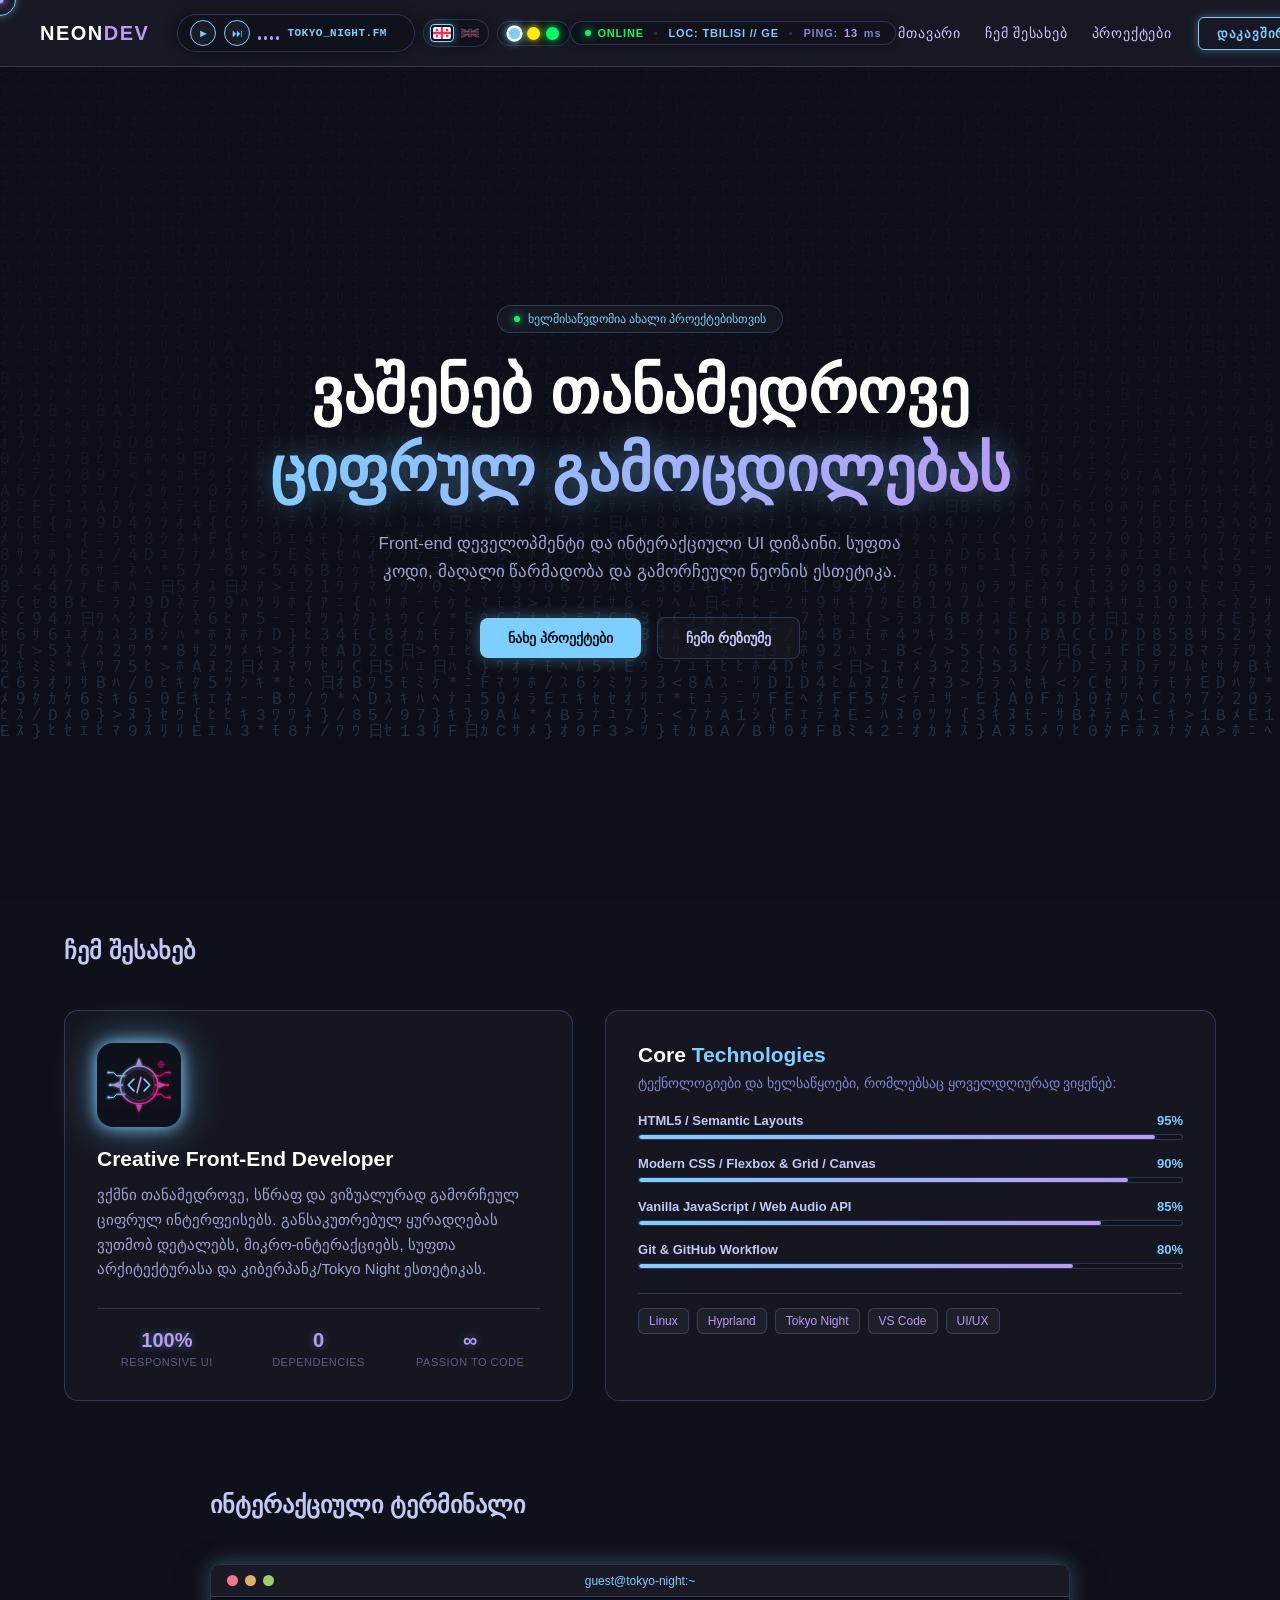
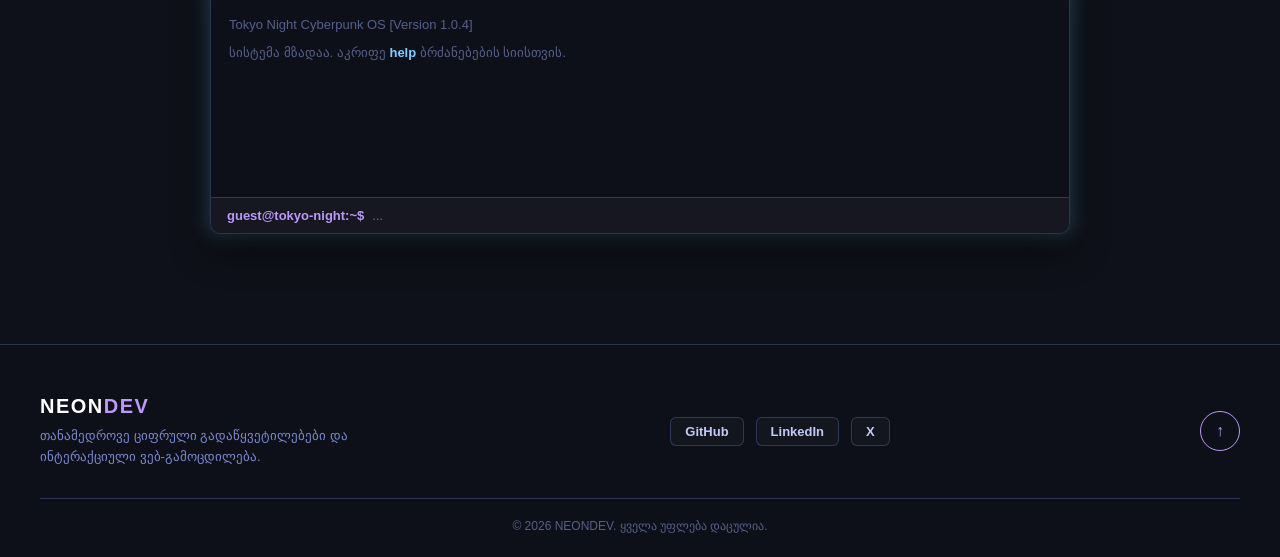
==== index.html @ 6f8618bc "fix active dot and terminal (enter)" ====
<!doctype html>
<html lang="ka">
  <head>
    <meta charset="UTF-8" />
    <meta name="viewport" content="width=device-width, initial-scale=1.0" />
    <title>Neon Tokyo Portfolio</title>
    <link rel="icon" type="image/svg+xml" href="favicon.svg" />
    <link rel="stylesheet" href="style.css" />
    <script>
      const t = localStorage.getItem("selectedTheme");
      if (t === "cyber") {
        document.documentElement.classList.add("theme-cyber");
        document.body?.classList.add("theme-cyber");
      }
      if (t === "matrix") {
        document.documentElement.classList.add("theme-matrix");
        document.body?.classList.add("theme-matrix");
      }
    </script>
  </head>
  <body>
    <!-- Custom Cyberpunk კურსორი -->
    <div class="cursor-dot" id="cursorDot"></div>
    <div class="cursor-ring" id="cursorRing"></div>

    <!-- 1. Matrix Rain ფონი -->
    <canvas id="matrixCanvas"></canvas>

    <!-- ზედა ნავიგაცია -->
    <header class="navbar">
      <a href="index.html" class="logo">NEON<span>DEV</span></a>

      <!-- Cyberpunk მინი-აუდიო (Next ღილაკით), ენის და თემების გადამრთველი -->
      <div class="audio-controls-wrap">
        <div
          class="audio-player"
          id="audioPlayer"
          title="Cyberpunk Ambient Player"
        >
          <button class="player-btn" id="playToggleBtn" aria-label="Play Lo-Fi">
            <span class="player-icon" id="playerIcon">&#9658;</span>
          </button>
          <button
            class="player-btn"
            id="nextTrackBtn"
            title="Next Track"
            aria-label="Next Track"
          >
            ⏭
          </button>
          <div class="visualizer" id="visualizer">
            <span class="v-bar"></span>
            <span class="v-bar"></span>
            <span class="v-bar"></span>
            <span class="v-bar"></span>
          </div>
          <span class="track-title" id="trackTitle">TOKYO_NIGHT.FM</span>
        </div>

        <!-- ენის გადამრთველი HUD პანელი -->
        <div class="lang-switcher" title="ენის შეცვლა / Switch Language">
          <button
            class="lang-btn active"
            data-lang="ka"
            title="ქართული"
            aria-label="ქართული"
          >
            <svg class="flag-icon" viewBox="0 0 60 40" width="20" height="14">
              <rect width="60" height="40" fill="#f0f4fc" rx="2" />
              <path d="M0 16h60v8H0z M26 0h8v40h-8z" fill="#ff2a55" />
              <path d="M10 6h6v8h-6z M9 7h8v6h-8z" fill="#ff2a55" />
              <path d="M44 6h6v8h-6z M43 7h8v6h-8z" fill="#ff2a55" />
              <path d="M10 26h6v8h-6z M9 27h8v6h-8z" fill="#ff2a55" />
              <path d="M44 26h6v8h-6z M43 27h8v6h-8z" fill="#ff2a55" />
            </svg>
          </button>
          <button
            class="lang-btn"
            data-lang="en"
            title="English"
            aria-label="English"
          >
            <svg class="flag-icon" viewBox="0 0 60 30" width="20" height="14">
              <clipPath id="uk-clip">
                <rect width="60" height="30" rx="2" />
              </clipPath>
              <g clip-path="url(#uk-clip)">
                <path d="M0 0v30h60V0z" fill="#012169" />
                <path
                  d="M0 0l60 30m0-30L0 30"
                  stroke="#f0f4fc"
                  stroke-width="6"
                />
                <path
                  d="M0 0l60 30m0-30L0 30"
                  stroke="#ff2a55"
                  stroke-width="3"
                />
                <path d="M30 0v30M0 15h60" stroke="#f0f4fc" stroke-width="10" />
                <path d="M30 0v30M0 15h60" stroke="#ff2a55" stroke-width="6" />
              </g>
            </svg>
          </button>
        </div>

        <!-- თემების გადამრთველი HUD პანელი -->
        <div class="theme-switcher" title="ნეონის თემის შეცვლა">
          <button
            class="theme-dot active"
            data-theme="tokyo"
            title="Tokyo Night"
            aria-label="Tokyo Night Theme"
          ></button>
          <button
            class="theme-dot"
            data-theme="cyber"
            title="Cyberpunk 2077"
            aria-label="Cyberpunk Theme"
          ></button>
          <button
            class="theme-dot"
            data-theme="matrix"
            title="Matrix Protocol"
            aria-label="Matrix Theme"
          ></button>
        </div>
      </div>

      <!-- Cyberpunk Live HUD Telemetry -->
      <div class="cyber-hud" id="cyberHud">
        <span class="hud-item hud-status">
          <span class="hud-dot"></span>
          <span id="hudStatus">ONLINE</span>
        </span>
        <span class="hud-sep">•</span>
        <span class="hud-item hud-loc" id="hudLoc">LOC: TBILISI // GE</span>
        <span class="hud-sep">•</span>
        <span class="hud-item hud-ping"
          >PING: <span id="hudPing">--</span>ms</span
        >
      </div>

      <!-- ლინკები (ტერმინალის გარეშე) -->
      <ul class="nav-links" id="navLinks">
        <li><a href="index.html" data-i18n="navHome">მთავარი</a></li>
        <li><a href="#about" data-i18n="navAbout">ჩემ შესახებ</a></li>
        <li><a href="projects.html" data-i18n="navProjects">პროექტები</a></li>
        <li class="mobile-btn-wrap">
          <button class="btn-neon btn-mobile-connect" data-i18n="connectBtn">
            დაკავშირება
          </button>
        </li>
        <!-- თემების გადამრთველი მობილურის მენიუში -->
        <li class="mobile-theme-section">
          <span class="mobile-theme-label">SYSTEM THEME</span>
          <div class="theme-switcher">
            <button
              class="theme-dot active"
              data-theme="tokyo"
              title="Tokyo Night"
              aria-label="Tokyo Night"
            ></button>
            <button
              class="theme-dot"
              data-theme="cyber"
              title="Cyberpunk 2077"
              aria-label="Cyberpunk"
            ></button>
            <button
              class="theme-dot"
              data-theme="matrix"
              title="Matrix Protocol"
              aria-label="Matrix"
            ></button>
          </div>
        </li>
      </ul>

      <div class="nav-right">
        <button class="btn-neon nav-desktop-btn" data-i18n="connectBtn">
          დაკავშირება
        </button>

        <!-- ჰამბურგერ ღილაკი -->
        <button class="hamburger" id="hamburgerBtn" aria-label="მენიუ">
          <span class="bar"></span>
          <span class="bar"></span>
          <span class="bar"></span>
        </button>
      </div>
    </header>

    <!-- მთავარი კონტეინერი (SPA სრულად ჩაანაცვლებს ამ ბლოკს) -->
    <main id="mainContainer">
      <!-- HERO სექცია -->
      <section class="hero" id="home">
        <div class="badge">
          <div class="hud-dot"></div>
          <span data-i18n="heroBadge">ხელმისაწვდომია ახალი პროექტებისთვის</span>
        </div>

        <h1 class="hero-title">
          <span data-i18n="heroTitle1">ვაშენებ თანამედროვე</span> <br />
          <span class="gradient-text" data-i18n="heroTitle2"
            >ციფრულ გამოცდილებას</span
          >
        </h1>

        <p class="hero-desc" data-i18n="heroDesc">
          Front-end დეველოპმენტი და ინტერაქციული UI დიზაინი. სუფთა კოდი, მაღალი
          წარმადობა და გამორჩეული ნეონის ესთეტიკა.
        </p>

        <div class="hero-actions">
          <a
            href="projects.html"
            class="btn-primary"
            data-i18n="viewProjectsBtn"
            >ნახე პროექტები</a
          >
          <button class="btn-secondary" id="resumeBtn" data-i18n="resumeBtn">
            ჩემი რეზიუმე
          </button>
        </div>
      </section>

      <!-- „ჩემ შესახებ & SKILLS“ სექცია -->
      <section class="about-section" id="about">
        <h2 class="section-title reveal">
          <span data-i18n="aboutTitle1">ჩემ</span>
          <span data-i18n="aboutTitle2">შესახებ</span>
        </h2>

        <div class="about-grid">
          <!-- მარცხენა სვეტი: ბიო და სტატისტიკა -->
          <div class="about-card reveal">
            <div class="avatar-wrapper no-circle">
              <img
                src="favicon.svg"
                alt="NEONDEV Logo"
                class="avatar-svg-raw"
              />
            </div>

            <h3 class="about-name">Creative Front-End Developer</h3>
            <p class="about-text" data-i18n="aboutText">
              ვქმნი თანამედროვე, სწრაფ და ვიზუალურად გამორჩეულ ციფრულ
              ინტერფეისებს. განსაკუთრებულ ყურადღებას ვუთმობ დეტალებს,
              მიკრო-ინტერაქციებს, სუფთა არქიტექტურასა და კიბერპანკ/Tokyo Night
              ესთეტიკას.
            </p>

            <div class="stats-grid">
              <div class="stat-item">
                <div class="stat-num">100%</div>
                <div class="stat-label">Responsive UI</div>
              </div>
              <div class="stat-item">
                <div class="stat-num">0</div>
                <div class="stat-label">Dependencies</div>
              </div>
              <div class="stat-item">
                <div class="stat-num">&infin;</div>
                <div class="stat-label">Passion to Code</div>
              </div>
            </div>
          </div>

          <!-- მარჯვენა სვეტი: ტექნოლოგიური სტეკი -->
          <div class="skills-card reveal">
            <h3 class="skills-heading">Core <span>Technologies</span></h3>
            <p class="skills-desc" data-i18n="skillsDesc">
              ტექნოლოგიები და ხელსაწყოები, რომლებსაც ყოველდღიურად ვიყენებ:
            </p>

            <div class="skills-list">
              <div class="skill-item">
                <div class="skill-info">
                  <span>HTML5 / Semantic Layouts</span>
                  <span class="skill-pct">95%</span>
                </div>
                <div class="skill-bar">
                  <div class="skill-fill" style="--w: 95%"></div>
                </div>
              </div>

              <div class="skill-item">
                <div class="skill-info">
                  <span>Modern CSS / Flexbox & Grid / Canvas</span>
                  <span class="skill-pct">90%</span>
                </div>
                <div class="skill-bar">
                  <div class="skill-fill" style="--w: 90%"></div>
                </div>
              </div>

              <div class="skill-item">
                <div class="skill-info">
                  <span>Vanilla JavaScript / Web Audio API</span>
                  <span class="skill-pct">85%</span>
                </div>
                <div class="skill-bar">
                  <div class="skill-fill" style="--w: 85%"></div>
                </div>
              </div>

              <div class="skill-item">
                <div class="skill-info">
                  <span>Git & GitHub Workflow</span>
                  <span class="skill-pct">80%</span>
                </div>
                <div class="skill-bar">
                  <div class="skill-fill" style="--w: 80%"></div>
                </div>
              </div>
            </div>

            <div class="tech-tags">
              <span class="tag">Linux</span>
              <span class="tag">Hyprland</span>
              <span class="tag">Tokyo Night</span>
              <span class="tag">VS Code</span>
              <span class="tag">UI/UX</span>
            </div>
          </div>
        </div>
      </section>

      <!-- მინი-ტერმინალის სექცია -->
      <section class="terminal-section" id="terminal">
        <h2 class="section-title reveal">
          <span data-i18n="termTitle1">ინტერაქციული</span>
          <span data-i18n="termTitle2">ტერმინალი</span>
        </h2>

        <div class="terminal-window reveal">
          <div class="terminal-header">
            <div class="terminal-dots">
              <span class="dot red"></span>
              <span class="dot yellow"></span>
              <span class="dot green"></span>
            </div>
            <div class="terminal-title">guest@tokyo-night:~</div>
          </div>

          <div class="terminal-body" id="terminalOutput">
            <div class="term-line system-msg">
              Tokyo Night Cyberpunk OS [Version 1.0.4]
            </div>
            <div
              class="term-line system-msg"
              id="termWelcomeMsg"
              data-i18n="termWelcome"
            >
              სისტემა მზადაა. აკრიფე
              <span class="cmd-highlight">help</span> ბრძანებების სიისთვის.
            </div>
          </div>

          <div class="terminal-input-bar">
            <span class="terminal-prompt">guest@tokyo-night:~$</span>
            <input
              type="text"
              id="terminalInput"
              placeholder="..."
              autocomplete="off"
              spellcheck="false"
            />
          </div>
        </div>
      </section>
    </main>

    <!-- ფუტერი -->
    <footer class="footer">
      <div class="footer-container">
        <div class="footer-brand">
          <div class="logo">NEON<span>DEV</span></div>
          <p data-i18n="footerDesc">
            თანამედროვე ციფრული გადაწყვეტილებები და ინტერაქციული
            ვებ-გამოცდილება.
          </p>
        </div>

        <div class="footer-socials">
          <a href="https://github.com" target="_blank" class="social-link"
            >GitHub</a
          >
          <a href="https://linkedin.com" target="_blank" class="social-link"
            >LinkedIn</a
          >
          <a href="https://x.com" target="_blank" class="social-link">X</a>
        </div>

        <div class="footer-action">
          <button
            id="scrollTopBtn"
            class="btn-scroll-top"
            title="ზემოთ დაბრუნება"
          >
            &#8593;
          </button>
        </div>
      </div>

      <div class="footer-bottom">
        <p data-i18n="footerCopy">&copy; 2026 NEONDEV. ყველა უფლება დაცულია.</p>
      </div>
    </footer>

    <!-- საკონტაქტო მოდალი -->
    <div class="modal-overlay" id="contactModal">
      <div class="modal-box">
        <button class="modal-close" id="closeBtn">&times;</button>

        <h3 class="modal-title">
          <span data-i18n="modalContactTitle1">მოდი</span>
          <span data-i18n="modalContactTitle2">დავუკავშირდეთ</span>
        </h3>
        <p class="modal-desc" data-i18n="modalContactDesc">
          გაქვს საინტერესო იდეა ან პროექტი? მომწერე ნებისმიერ დროს.
        </p>

        <form class="modal-form" id="contactForm">
          <div class="input-group">
            <label data-i18n="labelName">სახელი</label>
            <input
              type="text"
              name="name"
              placeholder="თქვენი სახელი"
              data-i18n-ph="phName"
              required
            />
          </div>

          <div class="input-group">
            <label data-i18n="labelEmail">ელ-ფოსტა</label>
            <input
              type="email"
              name="email"
              placeholder="name@example.com"
              required
            />
          </div>

          <div class="input-group">
            <label data-i18n="labelMsg">შეტყობინება</label>
            <textarea
              name="message"
              rows="3"
              placeholder="მოკლედ თქვენი იდეის შესახებ..."
              data-i18n-ph="phMsg"
              required
            ></textarea>
          </div>

          <div class="form-status" id="formStatus"></div>

          <button
            type="submit"
            class="btn-primary modal-submit"
            id="submitBtn"
            data-i18n="sendBtn"
          >
            გაგზავნა
          </button>
        </form>
      </div>
    </div>

    <!-- რეზიუმეს მოდალი -->
    <div class="modal-overlay" id="resumeModal">
      <div class="modal-box modal-resume">
        <button class="modal-close" id="closeResumeBtn">&times;</button>
        <h3 class="modal-title">
          <span data-i18n="resumeModalTitle1">ჩემი</span>
          <span data-i18n="resumeModalTitle2">რეზიუმე / CV</span>
        </h3>
        <p class="modal-desc" data-i18n="resumeModalDesc">
          მოკლე პროფესიული შეჯამება და უნარები
        </p>

        <div class="resume-info-box">
          <p>
            <strong style="color: var(--neon-primary)" data-i18n="cvPosLabel"
              >პოზიცია:</strong
            >
            Junior / Mid Front-End Developer
          </p>
          <p>
            <strong
              style="color: var(--neon-secondary)"
              data-i18n="cvStackLabel"
              >სტეკი:</strong
            >
            HTML5, Modern CSS, Vanilla JS, Web APIs, Git
          </p>
          <p>
            <strong style="color: #9ece6a" data-i18n="cvFocusLabel"
              >ფოკუსი:</strong
            >
            <span data-i18n="cvFocusVal"
              >ინტერაქციული UI/UX, Cyberpunk ესთეტიკა, სუფთა არქიტექტურა</span
            >
          </p>
        </div>

        <button
          class="btn-primary"
          style="width: 100%"
          onclick="
            alert(
              currentLang === 'ka'
                ? 'რეალური PDF ფაილის დამატების შემდეგ დაიწყება გადმოწერა!'
                : 'Download will start once a real PDF file is linked!',
            )
          "
          data-i18n="downloadCvBtn"
        >
          PDF რეზიუმეს ჩამოტვირთვა
        </button>
      </div>
    </div>

    <script src="script.js"></script>
  </body>
</html>
---- style.css ----
/* =========================================
   ნეონის ფერების პალიტრა (CSS VARIABLES)
========================================= */
:root {
  /* 1. Tokyo Night (Default) */
  --neon-primary: #7dcfff;
  --neon-secondary: #bb9af7;
  --neon-glow: rgba(125, 207, 255, 0.4);
  --neon-border: rgba(122, 162, 247, 0.25);
  --bg-dark: #0f111a;
  --card-bg: rgba(26, 27, 38, 0.6);
}

/* 2. Cyberpunk 2077 თემა */
body.theme-cyber {
  --neon-primary: #fcee0a;
  --neon-secondary: #ff007f;
  --neon-glow: rgba(252, 238, 10, 0.45);
  --neon-border: rgba(252, 238, 10, 0.3);
  --bg-dark: #0d0d11;
  --card-bg: rgba(30, 26, 15, 0.7);
}

/* 3. Matrix Protocol თემა */
body.theme-matrix {
  --neon-primary: #00ff66;
  --neon-secondary: #73d216;
  --neon-glow: rgba(0, 255, 102, 0.45);
  --neon-border: rgba(0, 255, 102, 0.3);
  --bg-dark: #08110b;
  --card-bg: rgba(10, 25, 15, 0.7);
}

/* =========================================
   გლობალური გასუფთავება & ბაზა
========================================= */
* {
  margin: 0;
  padding: 0;
  box-sizing: border-box;
  font-family: "Segoe UI", Tahoma, Geneva, Verdana, sans-serif;
  transition:
    background-color 0.3s ease,
    border-color 0.3s ease,
    color 0.3s ease;
}

html {
  scroll-behavior: smooth;
  overflow-x: hidden;
}

body {
  background-color: var(--bg-dark);
  color: #c0caf5;
  overflow-x: hidden;
  width: 100%;
  position: relative;
}

/* =========================================
   CUSTOM CYBERPUNK CURSOR
========================================= */
@media (hover: hover) and (pointer: fine) {
  body {
    cursor: none;
  }
  a,
  button,
  input,
  textarea,
  .card,
  .player-btn,
  .theme-dot,
  .lang-btn {
    cursor: none !important;
  }
}

.cursor-dot {
  position: fixed;
  top: 0;
  left: 0;
  width: 7px;
  height: 7px;
  background-color: var(--neon-secondary);
  border-radius: 50%;
  pointer-events: none;
  z-index: 9999;
  transform: translate(-50%, -50%);
  box-shadow:
    0 0 10px var(--neon-secondary),
    0 0 20px var(--neon-secondary);
  transition:
    opacity 0.2s ease,
    transform 0.1s ease;
}

.cursor-ring {
  position: fixed;
  top: 0;
  left: 0;
  width: 32px;
  height: 32px;
  border: 1.5px solid var(--neon-primary);
  border-radius: 50%;
  pointer-events: none;
  z-index: 9998;
  transform: translate(-50%, -50%);
  box-shadow: 0 0 10px var(--neon-glow);
  transition:
    width 0.25s ease,
    height 0.25s ease,
    border-color 0.25s ease,
    background 0.25s ease;
  will-change: left, top;
}

.cursor-ring.hovered {
  width: 48px;
  height: 48px;
  border-color: var(--neon-secondary);
  background: rgba(255, 255, 255, 0.05);
  box-shadow: 0 0 18px var(--neon-glow);
}

/* =========================================
   ნავბარი (HEADER) - ფიქსირებული & სტაბილური
========================================= */
.navbar {
  display: flex;
  align-items: center;
  justify-content: flex-start;
  padding: 14px 40px;
  background-color: rgba(26, 27, 38, 0.88);
  backdrop-filter: blur(12px);
  -webkit-backdrop-filter: blur(12px);
  border-bottom: 1px solid var(--neon-border);
  position: sticky;
  top: 0;
  z-index: 1000;
  width: 100%;
}

.logo,
.logo:hover,
.logo:visited {
  font-size: 20px;
  font-weight: 800;
  letter-spacing: 1.5px;
  color: #ffffff;
  white-space: nowrap;
  flex-shrink: 0;
  text-decoration: none !important;
  display: inline-block;
}

.logo span {
  color: var(--neon-secondary);
  text-decoration: none !important;
}

.audio-controls-wrap {
  display: flex;
  align-items: center;
  gap: 8px;
  flex-shrink: 0;
  margin-left: 28px;
}

.audio-player {
  display: inline-flex;
  align-items: center;
  gap: 8px;
  background: rgba(15, 17, 26, 0.85);
  border: 1px solid var(--neon-border);
  padding: 5px 12px;
  border-radius: 30px;
  box-shadow: 0 0 12px rgba(0, 0, 0, 0.5);
  flex-shrink: 0;
}

.player-btn {
  width: 26px;
  height: 26px;
  border-radius: 50%;
  background: rgba(255, 255, 255, 0.05);
  border: 1px solid var(--neon-primary);
  color: var(--neon-primary);
  display: flex;
  align-items: center;
  justify-content: center;
  font-size: 11px;
  outline: none;
  transition: all 0.2s ease;
  cursor: pointer;
}

.player-btn:hover {
  background: var(--neon-primary);
  color: #0f111a;
  box-shadow: 0 0 10px var(--neon-primary);
}

.visualizer {
  display: flex;
  align-items: flex-end;
  gap: 3px;
  height: 14px;
}

.v-bar {
  width: 3px;
  height: 4px;
  background: var(--neon-secondary);
  border-radius: 2px;
  transition: height 0.2s ease;
}

.audio-player.playing .v-bar:nth-child(1) {
  animation: sound-wave 0.8s ease-in-out infinite alternate;
}
.audio-player.playing .v-bar:nth-child(2) {
  animation: sound-wave 0.6s ease-in-out infinite alternate 0.2s;
}
.audio-player.playing .v-bar:nth-child(3) {
  animation: sound-wave 0.9s ease-in-out infinite alternate 0.1s;
}
.audio-player.playing .v-bar:nth-child(4) {
  animation: sound-wave 0.7s ease-in-out infinite alternate 0.3s;
}

@keyframes sound-wave {
  0% {
    height: 3px;
    background: var(--neon-secondary);
  }
  100% {
    height: 14px;
    background: var(--neon-primary);
    box-shadow: 0 0 6px var(--neon-primary);
  }
}

.track-title {
  font-size: 11px;
  font-family: monospace;
  font-weight: 700;
  color: var(--neon-primary);
  letter-spacing: 0.5px;
  min-width: 115px;
  display: inline-block;
  white-space: nowrap;
}

.theme-switcher {
  display: flex;
  align-items: center;
  gap: 6px;
  background: rgba(15, 17, 26, 0.85);
  border: 1px solid var(--neon-border);
  padding: 5px 10px;
  border-radius: 30px;
  flex-shrink: 0;
}

.theme-dot {
  width: 13px;
  height: 13px;
  border-radius: 50%;
  border: 2px solid transparent;
  cursor: pointer;
  outline: none;
  transition:
    transform 0.2s ease,
    border-color 0.2s ease;
}

.theme-dot[data-theme="tokyo"] {
  background-color: #7dcfff;
  box-shadow: 0 0 8px #7dcfff;
}
.theme-dot[data-theme="cyber"] {
  background-color: #fcee0a;
  box-shadow: 0 0 8px #fcee0a;
}
.theme-dot[data-theme="matrix"] {
  background-color: #00ff66;
  box-shadow: 0 0 8px #00ff66;
}

.theme-dot.active {
  transform: scale(1.25);
  border-color: #ffffff;
}

.lang-switcher {
  display: flex;
  align-items: center;
  gap: 4px;
  background: rgba(15, 17, 26, 0.85);
  border: 1px solid var(--neon-border);
  padding: 4px 6px;
  border-radius: 30px;
  box-shadow: 0 0 10px rgba(0, 0, 0, 0.5);
  flex-shrink: 0;
}

.lang-btn {
  background: transparent;
  border: 1.5px solid transparent;
  border-radius: 4px;
  padding: 2px;
  display: flex;
  align-items: center;
  justify-content: center;
  cursor: pointer;
  outline: none;
  opacity: 0.45;
  filter: grayscale(30%) brightness(0.85);
  transition: all 0.2s ease;
}

.lang-btn .flag-icon {
  width: 18px;
  height: 12px;
  display: block;
  border-radius: 2px;
}

.lang-btn:hover {
  opacity: 0.85;
  filter: grayscale(0%) brightness(1);
}

.lang-btn.active {
  opacity: 1;
  filter: grayscale(0%) brightness(1.05);
  border-color: var(--neon-primary);
  box-shadow: 0 0 8px var(--neon-glow);
}

/* =========================================
   CYBERPUNK HUD STATUS BAR
========================================= */
.cyber-hud {
  display: flex;
  align-items: center;
  gap: 10px;
  background: rgba(15, 17, 26, 0.7);
  border: 1px solid var(--neon-border);
  padding: 5px 14px;
  border-radius: 20px;
  font-family: "Courier New", Courier, monospace;
  font-size: 11px;
  font-weight: 700;
  letter-spacing: 0.8px;
  color: #7a88cf;
  white-space: nowrap;
  box-shadow: 0 0 10px rgba(0, 0, 0, 0.4);
  flex-shrink: 0;
  margin: 0 auto;
}

.hud-item {
  display: inline-flex;
  align-items: center;
  gap: 6px;
}

.hud-dot {
  width: 6px;
  height: 6px;
  background-color: #00ff66;
  border-radius: 50%;
  box-shadow: 0 0 8px #00ff66;
  animation: pulse-dot 1.5s infinite;
}

.hud-status {
  color: #00ff66;
}
.hud-sep {
  color: var(--neon-border);
}
.hud-loc {
  color: var(--neon-primary);
}
.hud-ping span {
  color: var(--neon-secondary);
}

@keyframes pulse-dot {
  0%,
  100% {
    opacity: 1;
    transform: scale(1);
  }
  50% {
    opacity: 0.4;
    transform: scale(0.85);
  }
}

/* =========================================
   ნავიგაციის ლინკები
========================================= */
.nav-links {
  display: flex;
  align-items: center;
  gap: 20px;
  list-style: none;
  margin-right: 24px;
  flex-shrink: 0;
}

.nav-links li {
  position: relative;
  padding: 6px 2px;
}

.nav-links li a {
  display: inline-block;
  text-decoration: none;
  color: #c0caf5;
  font-size: 14px;
  font-weight: 500;
  text-transform: uppercase;
  letter-spacing: 0.8px;
  white-space: nowrap;
  transition:
    color 0.25s ease,
    transform 0.25s ease;
}

.nav-links li:hover a {
  transform: translateY(-2px);
  color: var(--neon-primary);
  text-shadow: 0 0 12px var(--neon-glow);
}

.btn-neon {
  background: transparent;
  color: var(--neon-primary);
  border: 1.5px solid var(--neon-primary);
  padding: 8px 18px;
  font-size: 13px;
  font-weight: 600;
  letter-spacing: 0.8px;
  border-radius: 6px;
  box-shadow: 0 0 10px var(--neon-glow);
  cursor: pointer;
  white-space: nowrap;
}

.btn-neon:hover {
  background-color: var(--neon-primary);
  color: #0f111a;
  box-shadow: 0 0 20px var(--neon-primary);
  transform: translateY(-2px);
}

.nav-right {
  display: flex;
  align-items: center;
  gap: 14px;
  flex-shrink: 0;
}

.nav-desktop-btn {
  min-width: 128px !important;
  text-align: center !important;
  flex-shrink: 0 !important;
}

.hamburger {
  display: none;
}

.mobile-btn-wrap {
  display: none;
}

.mobile-theme-section {
  display: none;
}

/* =========================================
   HERO სექცია
========================================= */
.hero {
  min-height: calc(100vh - 70px);
  display: flex;
  flex-direction: column;
  align-items: center;
  justify-content: center;
  text-align: center;
  padding: 40px 20px;
}

.badge {
  display: inline-flex;
  align-items: center;
  gap: 8px;
  padding: 6px 16px;
  border-radius: 50px;
  background: rgba(26, 27, 38, 0.8);
  border: 1px solid var(--neon-border);
  color: var(--neon-primary);
  font-size: 12px;
  font-weight: 500;
  margin-bottom: 20px;
}

.hero-title {
  font-size: clamp(32px, 6vw, 62px);
  font-weight: 800;
  line-height: 1.25;
  color: #ffffff;
  margin-bottom: 18px;
  max-width: 900px;
}

.gradient-text {
  display: inline-block;
  padding-bottom: 4px;
  background: linear-gradient(
    135deg,
    var(--neon-primary) 0%,
    var(--neon-secondary) 100%
  );
  -webkit-background-clip: text;
  background-clip: text;
  -webkit-text-fill-color: transparent;
  filter: drop-shadow(0 0 14px var(--neon-glow));
}

.hero-desc {
  max-width: 540px;
  font-size: clamp(15px, 2.5vw, 17px);
  line-height: 1.6;
  color: #9aa5ce;
  margin-bottom: 32px;
}

.hero-actions {
  display: flex;
  gap: 16px;
  align-items: center;
  justify-content: center;
  flex-wrap: wrap;
}

.btn-primary {
  background: var(--neon-primary);
  color: #0f111a;
  border: none;
  padding: 12px 28px;
  font-size: 14px;
  font-weight: 700;
  border-radius: 8px;
  box-shadow: 0 0 16px var(--neon-glow);
  cursor: pointer;
  text-decoration: none;
  display: inline-flex;
  align-items: center;
  justify-content: center;
}

.btn-primary:hover {
  filter: brightness(1.15);
  box-shadow: 0 0 25px var(--neon-primary);
  transform: translateY(-2px);
}

.btn-secondary {
  background: rgba(26, 27, 38, 0.6);
  color: #c0caf5;
  border: 1px solid var(--neon-border);
  padding: 12px 28px;
  font-size: 14px;
  font-weight: 600;
  border-radius: 8px;
  cursor: pointer;
  text-decoration: none;
  display: inline-flex;
  align-items: center;
  justify-content: center;
}

.btn-secondary:hover {
  border-color: var(--neon-secondary);
  color: #ffffff;
  transform: translateY(-2px);
}

/* =========================================
   „ჩემ შესახებ & SKILLS“ სექცია
========================================= */
.about-section {
  padding: 0px 24px;
  max-width: 1200px;
  margin: 0 auto;
}

.about-grid {
  display: grid;
  grid-template-columns: 1fr 1.2fr;
  gap: 32px;
  align-items: stretch;
}

.about-card,
.skills-card {
  background: var(--card-bg);
  border: 1px solid var(--neon-border);
  border-radius: 14px;
  padding: 32px;
  backdrop-filter: blur(10px);
}

.about-card:hover,
.skills-card:hover {
  border-color: var(--neon-primary);
  box-shadow:
    0 10px 30px rgba(0, 0, 0, 0.5),
    0 0 20px var(--neon-glow);
}

.avatar-wrapper.no-circle {
  position: relative;
  width: 84px;
  height: 84px;
  margin-bottom: 20px;
  display: flex;
  align-items: center;
  justify-content: flex-start;
  background: transparent;
  border: none;
}

.avatar-svg-raw {
  width: 100%;
  height: 100%;
  object-fit: contain;
  filter: drop-shadow(0 0 8px var(--neon-primary))
    drop-shadow(0 0 20px var(--neon-glow));
  transition:
    transform 0.3s ease,
    filter 0.3s ease;
}

.about-card:hover .avatar-svg-raw {
  transform: scale(1.06);
  filter: drop-shadow(0 0 12px var(--neon-primary))
    drop-shadow(0 0 28px var(--neon-secondary));
}

.about-name {
  font-size: 21px;
  color: #ffffff;
  margin-bottom: 12px;
}

.about-text {
  color: #9aa5ce;
  font-size: 15px;
  line-height: 1.65;
  margin-bottom: 26px;
}

.stats-grid {
  display: grid;
  grid-template-columns: repeat(3, 1fr);
  gap: 12px;
  padding-top: 20px;
  border-top: 1px solid var(--neon-border);
}

.stat-item {
  text-align: center;
}
.stat-num {
  font-size: 20px;
  font-weight: 800;
  color: var(--neon-secondary);
  text-shadow: 0 0 10px var(--neon-glow);
}
.stat-label {
  font-size: 11px;
  color: #565f89;
  text-transform: uppercase;
  margin-top: 4px;
  letter-spacing: 0.5px;
}

.skills-heading {
  font-size: 21px;
  color: #ffffff;
  margin-bottom: 8px;
}
.skills-heading span {
  color: var(--neon-primary);
}
.skills-desc {
  font-size: 14px;
  color: #7a88cf;
  margin-bottom: 22px;
}

.skills-list {
  display: flex;
  flex-direction: column;
  gap: 16px;
  margin-bottom: 24px;
}

.skill-info {
  display: flex;
  justify-content: space-between;
  font-size: 13px;
  font-weight: 600;
  color: #c0caf5;
  margin-bottom: 6px;
}

.skill-pct {
  color: var(--neon-primary);
}

.skill-bar {
  width: 100%;
  height: 6px;
  background: rgba(15, 17, 26, 0.8);
  border-radius: 10px;
  overflow: hidden;
  border: 1px solid var(--neon-border);
}

.skill-fill {
  height: 100%;
  width: 0%;
  background: linear-gradient(
    90deg,
    var(--neon-primary),
    var(--neon-secondary)
  );
  border-radius: 10px;
  box-shadow: 0 0 10px var(--neon-glow);
  transition: width 1.2s cubic-bezier(0.16, 1, 0.3, 1);
}

.skills-card.active .skill-fill {
  width: var(--w);
}

.tech-tags {
  display: flex;
  flex-wrap: wrap;
  gap: 8px;
  padding-top: 14px;
  border-top: 1px solid var(--neon-border);
}

.tag {
  font-size: 12px;
  color: var(--neon-secondary);
  background: rgba(255, 255, 255, 0.04);
  border: 1px solid var(--neon-border);
  padding: 5px 10px;
  border-radius: 6px;
}

.tag:hover {
  background: var(--neon-secondary);
  color: #0f111a;
  box-shadow: 0 0 10px var(--neon-glow);
  transform: translateY(-2px);
}

/* =========================================
   PROJECTS SHOWCASE PAGE
========================================= */
.projects-page {
  max-width: 1000px;
  margin: 0 auto;
  padding: 50px 20px 90px;
}

.projects-header {
  text-align: center;
  margin-bottom: 45px;
}

.page-title {
  font-size: clamp(28px, 4.5vw, 44px);
  font-weight: 800;
  color: #ffffff;
  margin: 12px 0;
}

.page-title span {
  color: var(--neon-primary);
  text-shadow: 0 0 12px var(--neon-glow);
}

.page-subtitle {
  color: #9aa5ce;
  font-size: 15px;
  max-width: 580px;
  margin: 0 auto;
  line-height: 1.6;
}

.showcase-list {
  display: flex;
  flex-direction: column;
  gap: 36px;
}

.showcase-card {
  display: grid;
  grid-template-columns: 1fr 1.25fr;
  background: var(--card-bg);
  border: 1px solid var(--neon-border);
  border-radius: 14px;
  overflow: hidden;
  backdrop-filter: blur(10px);
  transition:
    transform 0.3s ease,
    border-color 0.3s ease,
    box-shadow 0.3s ease;
}

.showcase-card:hover {
  transform: translateY(-4px);
  border-color: var(--neon-primary);
  box-shadow:
    0 15px 35px rgba(0, 0, 0, 0.6),
    0 0 20px var(--neon-glow);
}

.showcase-preview {
  background: rgba(15, 17, 26, 0.9);
  padding: 20px;
  display: flex;
  align-items: center;
  justify-content: center;
  border-right: 1px solid var(--neon-border);
}

.preview-mockup {
  width: 100%;
  min-height: 220px;
  background: radial-gradient(
    circle at 50% 50%,
    rgba(255, 255, 255, 0.03) 0%,
    transparent 70%
  );
  border: 1px dashed var(--neon-border);
  border-radius: 8px;
  display: flex;
  flex-direction: column;
  align-items: center;
  justify-content: center;
  position: relative;
}

.preview-mockup.has-image {
  overflow: hidden;
  padding: 0;
  border-style: solid;
}

.mockup-img {
  width: 100%;
  height: 100%;
  object-fit: cover;
  transition:
    transform 0.4s ease,
    filter 0.4s ease;
  filter: contrast(1.05) brightness(0.9);
}

.showcase-card:hover .mockup-img {
  transform: scale(1.05);
  filter: contrast(1.1) brightness(1.05);
}

.mockup-overlay {
  position: absolute;
  inset: 0;
  background: linear-gradient(
    180deg,
    transparent 60%,
    rgba(15, 17, 26, 0.85) 100%
  );
  pointer-events: none;
}

.mockup-tag {
  position: absolute;
  top: 10px;
  left: 10px;
  font-size: 10px;
  font-family: monospace;
  font-weight: bold;
  color: var(--neon-primary);
  background: rgba(15, 17, 26, 0.8);
  border: 1px solid var(--neon-border);
  padding: 3px 8px;
  border-radius: 4px;
  z-index: 2;
}

.showcase-info {
  padding: 28px;
  display: flex;
  flex-direction: column;
  justify-content: center;
}

.showcase-tags {
  display: flex;
  gap: 6px;
  flex-wrap: wrap;
  margin-bottom: 14px;
}

.showcase-info h2 {
  font-size: clamp(20px, 3vw, 24px);
  color: #ffffff;
  margin-bottom: 10px;
}
.showcase-info p {
  color: #9aa5ce;
  font-size: 14px;
  line-height: 1.65;
  margin-bottom: 20px;
}

.showcase-actions {
  display: flex;
  gap: 12px;
  flex-wrap: wrap;
}

.showcase-actions a {
  font-size: 13px;
  padding: 9px 20px;
}

/* =========================================
   ტერმინალის სექცია
========================================= */
.terminal-section {
  padding: 50px 20px 80px;
  max-width: 900px;
  margin: 0 auto;
}

.terminal-window {
  background: rgba(15, 17, 26, 0.95);
  border: 1px solid var(--neon-border);
  border-radius: 10px;
  overflow: hidden;
  box-shadow:
    0 15px 35px rgba(0, 0, 0, 0.6),
    0 0 20px var(--neon-glow);
  font-family: "Courier New", Courier, monospace;
}

.terminal-header {
  background: rgba(26, 27, 38, 0.95);
  padding: 10px 16px;
  display: flex;
  align-items: center;
  border-bottom: 1px solid var(--neon-border);
  position: relative;
}

.terminal-dots {
  display: flex;
  gap: 7px;
}
.dot {
  width: 11px;
  height: 11px;
  border-radius: 50%;
}
.dot.red {
  background: #f7768e;
}
.dot.yellow {
  background: #e0af68;
}
.dot.green {
  background: #9ece6a;
}

.terminal-title {
  position: absolute;
  left: 50%;
  transform: translateX(-50%);
  font-size: 12px;
  color: var(--neon-primary);
  white-space: nowrap;
}

.terminal-body {
  padding: 18px;
  min-height: 200px;
  max-height: 320px;
  overflow-y: auto;
  display: flex;
  flex-direction: column;
  gap: 8px;
  font-size: 13px;
}

.term-line {
  line-height: 1.5;
  color: #c0caf5;
  word-break: break-word;
}
.system-msg {
  color: #565f89;
}
.cmd-highlight {
  color: var(--neon-primary);
  font-weight: bold;
}
.term-success {
  color: #9ece6a;
}
.term-error {
  color: #f7768e;
}

.terminal-input-bar {
  display: flex;
  align-items: center;
  padding: 10px 16px;
  background: rgba(26, 27, 38, 0.7);
  border-top: 1px solid var(--neon-border);
  gap: 8px;
}

.terminal-prompt {
  color: var(--neon-secondary);
  font-size: 13px;
  font-weight: bold;
}

#terminalInput {
  flex-grow: 1;
  background: transparent;
  border: none;
  outline: none;
  color: var(--neon-primary);
  font-family: inherit;
  font-size: 13px;
}

/* =========================================
   ფუტერი
========================================= */
.footer {
  background: rgba(15, 17, 26, 0.95);
  border-top: 1px solid var(--neon-border);
  padding: 50px 20px 24px;
  margin-top: 30px;
}

.footer-container {
  max-width: 1200px;
  margin: 0 auto;
  display: flex;
  align-items: center;
  justify-content: space-between;
  gap: 24px;
  flex-wrap: wrap;
  padding-bottom: 30px;
  border-bottom: 1px solid var(--neon-border);
}

.footer-brand {
  max-width: 320px;
}
.footer-brand p {
  font-size: 13px;
  line-height: 1.6;
  color: #7a88cf;
  margin-top: 8px;
}
.footer-socials {
  display: flex;
  gap: 12px;
  flex-wrap: wrap;
}

.social-link {
  text-decoration: none;
  color: #c0caf5;
  font-size: 13px;
  font-weight: 600;
  padding: 6px 14px;
  border-radius: 6px;
  border: 1px solid var(--neon-border);
  background: rgba(26, 27, 38, 0.6);
}

.social-link:hover {
  color: var(--neon-primary);
  border-color: var(--neon-primary);
  box-shadow: 0 0 12px var(--neon-glow);
  transform: translateY(-2px);
}

.btn-scroll-top {
  width: 40px;
  height: 40px;
  border-radius: 50%;
  background: transparent;
  border: 1px solid var(--neon-secondary);
  color: var(--neon-secondary);
  font-size: 16px;
  font-weight: bold;
  cursor: pointer;
}

.btn-scroll-top:hover {
  background: var(--neon-secondary);
  color: #0f111a;
  box-shadow: 0 0 16px var(--neon-secondary);
  transform: translateY(-2px);
}

.footer-bottom {
  text-align: center;
  padding-top: 20px;
  font-size: 12px;
  color: #565f89;
}

/* =========================================
   მოდალური ფანჯრები (CONTACT MODAL)
========================================= */
.modal-overlay {
  position: fixed;
  top: 0;
  left: 0;
  width: 100%;
  height: 100%;
  background: rgba(15, 17, 26, 0.8);
  backdrop-filter: blur(8px);
  -webkit-backdrop-filter: blur(8px);
  display: flex;
  align-items: center;
  justify-content: center;
  z-index: 2000;
  opacity: 0;
  visibility: hidden;
  padding: 16px;
  transition:
    opacity 0.3s ease,
    visibility 0.3s ease;
}

.modal-overlay.active {
  opacity: 1;
  visibility: visible;
}

.modal-box {
  background: rgba(26, 27, 38, 0.98);
  border: 1px solid var(--neon-border);
  border-radius: 14px;
  padding: 28px;
  width: 100%;
  max-width: 420px;
  box-shadow:
    0 0 30px rgba(0, 0, 0, 0.8),
    0 0 20px var(--neon-glow);
  position: relative;
  transform: scale(0.9);
  transition: transform 0.3s ease;
  max-height: 90vh;
  overflow-y: auto;
}

.modal-overlay.active .modal-box {
  transform: scale(1);
}

.modal-close {
  position: absolute;
  top: 14px;
  right: 18px;
  background: transparent;
  border: none;
  color: #a9b1d6;
  font-size: 24px;
  cursor: pointer;
}

.modal-close:hover {
  color: #ff007f;
}
.modal-title {
  font-size: 20px;
  color: #ffffff;
  margin-bottom: 6px;
}
.modal-title span {
  color: var(--neon-primary);
}
.modal-desc {
  font-size: 13px;
  color: #9aa5ce;
  margin-bottom: 18px;
}

.modal-form {
  display: flex;
  flex-direction: column;
  gap: 14px;
}
.input-group {
  display: flex;
  flex-direction: column;
  text-align: left;
  gap: 5px;
}
.input-group label {
  font-size: 11px;
  font-weight: 600;
  color: #c0caf5;
  text-transform: uppercase;
}

.input-group input,
.input-group textarea {
  background: rgba(15, 17, 26, 0.8);
  border: 1px solid var(--neon-border);
  border-radius: 6px;
  padding: 10px 12px;
  color: #ffffff;
  outline: none;
  font-size: 14px;
  width: 100%;
}

.input-group input:focus,
.input-group textarea:focus {
  border-color: var(--neon-primary);
  box-shadow: 0 0 8px var(--neon-glow);
}
.input-group textarea {
  resize: vertical;
  min-height: 80px;
}
.modal-submit {
  margin-top: 6px;
  width: 100%;
}

.form-status {
  font-family: monospace;
  font-size: 12px;
  line-height: 1.4;
  padding: 8px 10px;
  border-radius: 6px;
  display: none;
}
.form-status.success {
  display: block;
  color: #9ece6a;
  background: rgba(158, 206, 106, 0.1);
  border: 1px solid rgba(158, 206, 106, 0.3);
}
.form-status.error {
  display: block;
  color: #f7768e;
  background: rgba(247, 118, 142, 0.1);
  border: 1px solid rgba(247, 118, 142, 0.3);
}
.form-status.loading {
  display: block;
  color: var(--neon-primary);
  background: rgba(125, 207, 255, 0.08);
  border: 1px solid var(--neon-border);
}

/* =========================================
   SCROLLBAR & CANVAS & REVEAL
========================================= */
::-webkit-scrollbar {
  width: 6px;
}
::-webkit-scrollbar-track {
  background: var(--bg-dark);
}
::-webkit-scrollbar-thumb {
  background: linear-gradient(
    180deg,
    var(--neon-primary),
    var(--neon-secondary)
  );
  border-radius: 10px;
}

#matrixCanvas {
  position: fixed;
  top: 0;
  left: 0;
  width: 100vw;
  height: 100vh;
  z-index: -1;
  pointer-events: none;
  opacity: 0.18;
}

.reveal {
  opacity: 0;
  transform: translateY(28px);
  transition:
    opacity 0.7s cubic-bezier(0.16, 1, 0.3, 1),
    transform 0.7s cubic-bezier(0.16, 1, 0.3, 1);
}

.reveal.active {
  opacity: 1;
  transform: translateY(0);
}

/* =========================================
   რეზოლუციების ადაპტაცია (1024px-მდე / TABLET)
========================================= */
@media (max-width: 1024px) {
  .cyber-hud {
    display: none !important;
  }

  /* კურსორის გათიშვა */
  .cursor-dot,
  .cursor-ring {
    display: none !important;
  }
  body,
  a,
  button,
  input,
  textarea,
  .card,
  .player-btn,
  .theme-dot,
  .lang-btn {
    cursor: auto !important;
  }
  a,
  button,
  .player-btn,
  .theme-dot,
  .lang-btn,
  .hamburger {
    cursor: pointer !important;
  }

  /* "ჩემ შესახებ" ბარათები */
  .about-grid {
    display: grid !important;
    grid-template-columns: 1fr !important;
    gap: 24px !important;
    width: 100% !important;
  }
  .about-card,
  .skills-card {
    width: 100% !important;
    box-sizing: border-box !important;
  }

  /* პროექტების ბარათები */
  .showcase-card {
    display: flex !important;
    flex-direction: column !important;
  }
  .showcase-preview {
    width: 100% !important;
    border-right: none !important;
    border-bottom: 1px solid var(--neon-border) !important;
    box-sizing: border-box !important;
  }
  .showcase-info {
    width: 100% !important;
    box-sizing: border-box !important;
  }
}

/* =========================================
   მობილურის ადაპტაცია (768px-მდე)
========================================= */
@media (max-width: 768px) {
  .navbar {
    padding: 12px 18px !important;
    display: flex !important;
    justify-content: space-between !important;
    align-items: center !important;
    width: 100% !important;
    box-sizing: border-box !important;
    gap: 10px !important;
  }

  .logo {
    font-size: 18px !important;
    letter-spacing: 1px !important;
    flex-shrink: 0 !important;
  }

  .audio-player,
  .sfx-toggle-btn {
    display: none !important;
  }

  .audio-controls-wrap {
    display: flex !important;
    align-items: center !important;
    justify-content: center !important;
    gap: 8px !important;
    margin: 0 auto !important;
  }

  .lang-switcher {
    padding: 3px 6px !important;
    gap: 4px !important;
  }
  .lang-btn .flag-icon {
    width: 18px !important;
    height: 12px !important;
  }

  .nav-right {
    display: flex !important;
    align-items: center !important;
    flex-shrink: 0 !important;
    margin-left: 0 !important;
    z-index: 1060;
  }

  .nav-desktop-btn {
    display: none !important;
  }

  .hamburger {
    display: flex !important;
    flex-direction: column !important;
    justify-content: space-between !important;
    width: 26px !important;
    height: 18px !important;
    flex-shrink: 0 !important;
    cursor: pointer;
    background: transparent;
    border: none;
    padding: 0;
  }

  .hamburger .bar {
    width: 100%;
    height: 2px;
    background-color: var(--neon-primary);
    border-radius: 2px;
    box-shadow: 0 0 6px var(--neon-glow);
    transition:
      transform 0.3s ease,
      opacity 0.3s ease;
  }

  .hamburger.active .bar:nth-child(1) {
    transform: translateY(8px) rotate(45deg);
  }
  .hamburger.active .bar:nth-child(2) {
    opacity: 0;
  }
  .hamburger.active .bar:nth-child(3) {
    transform: translateY(-8px) rotate(-45deg);
  }

  /* მობილურის გვერდითი მენიუს (ბურგერის) სრული გასწორება */
  .nav-links {
    position: fixed;
    top: 0;
    right: -100%;
    width: 280px;
    height: 100vh;
    height: 100dvh;
    margin: 0 !important;
    background: rgba(15, 17, 26, 0.98);
    backdrop-filter: blur(20px);
    -webkit-backdrop-filter: blur(20px);
    border-left: 1px solid var(--neon-border);
    border-bottom: none;
    border-bottom-left-radius: 24px;
    flex-direction: column;
    justify-content: flex-start;
    align-items: stretch;
    gap: 18px;
    padding: 80px 24px 40px;
    transition: right 0.35s cubic-bezier(0.16, 1, 0.3, 1);
    z-index: 1050;
    box-shadow: -10px 0 30px rgba(0, 0, 0, 0.8);
    box-sizing: border-box;
    overflow-y: auto;
  }

  .nav-links.active {
    right: 0;
  }
  .nav-links li a {
    font-size: 16px;
    padding: 10px 14px;
    border-radius: 6px;
    display: block;
  }

  .mobile-btn-wrap {
    display: block;
    margin-top: 10px;
  }
  .mobile-btn-wrap .btn-neon {
    width: 100%;
    text-align: center;
    padding: 12px;
  }

  .mobile-theme-section {
    display: none !important;
  }

  .hero-actions {
    flex-direction: column;
    width: 100%;
    max-width: 300px;
    gap: 12px;
  }
  .hero-actions .btn-primary,
  .hero-actions .btn-secondary {
    width: 100%;
  }

  .about-section {
    padding: 50px 18px !important;
    width: 100% !important;
    box-sizing: border-box !important;
  }
  .about-card,
  .skills-card {
    padding: 24px 20px !important;
  }
  .stats-grid {
    display: grid !important;
    grid-template-columns: repeat(3, 1fr) !important;
    gap: 8px !important;
    width: 100% !important;
  }
  .stat-num {
    font-size: 18px !important;
  }
  .stat-label {
    font-size: 10px !important;
  }

  .projects-page {
    padding: 30px 16px 70px !important;
    width: 100% !important;
    box-sizing: border-box !important;
  }
  .showcase-card {
    border-radius: 14px !important;
    overflow: hidden !important;
  }
  .showcase-preview {
    padding: 16px !important;
  }
  .preview-mockup {
    height: 200px !important;
    min-height: unset !important;
  }
  .showcase-info {
    padding: 20px 18px !important;
  }
  .showcase-info h2 {
    font-size: 20px !important;
    margin-bottom: 8px !important;
  }
  .showcase-info p {
    font-size: 13px !important;
    margin-bottom: 18px !important;
  }

  .showcase-actions {
    display: flex !important;
    flex-direction: column !important;
    gap: 10px !important;
    width: 100% !important;
  }
  .showcase-actions a {
    width: 100% !important;
    text-align: center !important;
    padding: 11px 0 !important;
    box-sizing: border-box !important;
  }
  /* „ჩემ შესახებ“ და სხვა სექციების სათაურების დაშორება მობილურზე */
  .section-title {
    margin-top: 20px !important;
    margin-bottom: 24px !important;
  }

  .about-section {
    padding-top: 30px !important;
  }
}
/* დესკტოპ ვერსიაზე "ჩემ შესახებ" და სხვა სათაურების დაშორება ბარათებისგან */
@media (min-width: 769px) {
  .section-title {
    margin-top: 40px !important;
    margin-bottom: 45px !important;
  }
}
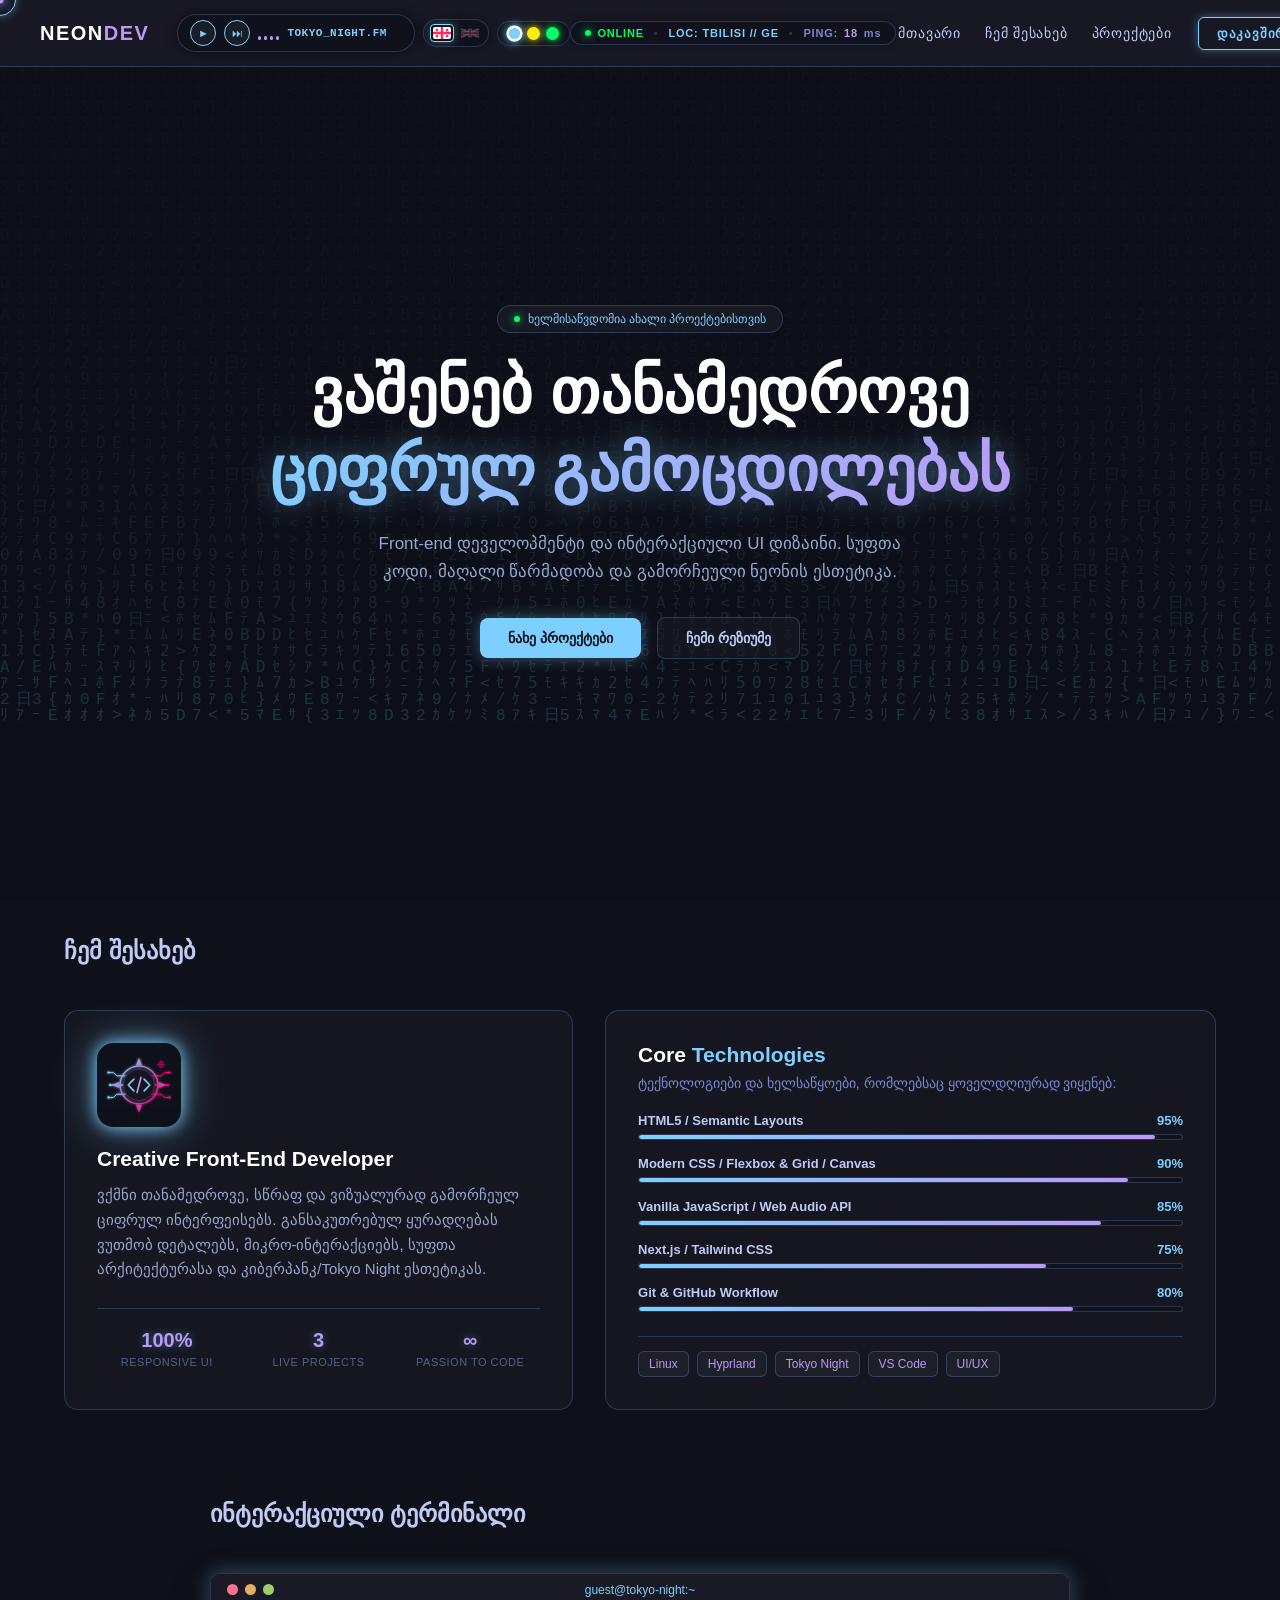
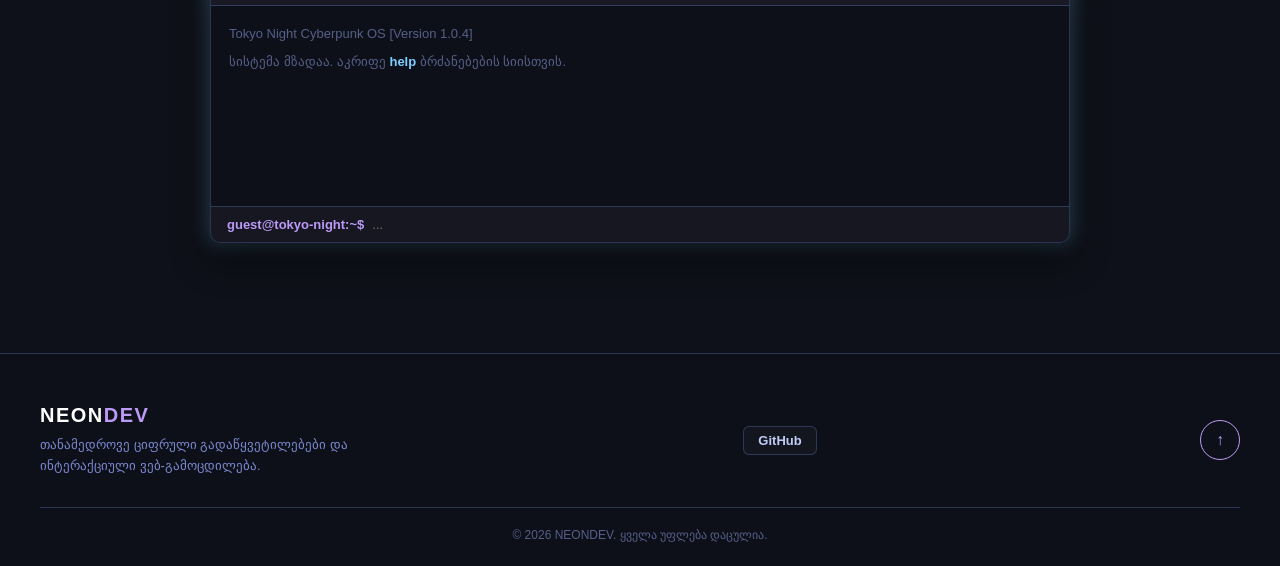
==== commit 798b06bb: "Fix portfolio review issues - Real GitHub link, drop placeholder LinkedIn/X links - CV download link" ====
--- a/index.html
+++ b/index.html
@@ -3,7 +3,23 @@
   <head>
     <meta charset="UTF-8" />
     <meta name="viewport" content="width=device-width, initial-scale=1.0" />
-    <title>Neon Tokyo Portfolio</title>
+    <title>NEONDEV | Front-End Developer Portfolio</title>
+    <meta
+      name="description"
+      content="Front-End დეველოპერის პორტფოლიო: ინტერაქციული UI, Next.js, Tailwind CSS და Vanilla JS პროექტები."
+    />
+    <meta property="og:type" content="website" />
+    <meta property="og:title" content="NEONDEV | Front-End Developer Portfolio" />
+    <meta
+      property="og:description"
+      content="ინტერაქციული ვებ-აპლიკაციები, კიბერპანკ ინტერფეისები და ექსპერიმენტული UI სისტემები."
+    />
+    <meta property="og:url" content="https://cercvadzee07.github.io/NEONDEV/" />
+    <meta
+      property="og:image"
+      content="https://cercvadzee07.github.io/NEONDEV/tokyo-os-preview.jpg"
+    />
+    <meta name="twitter:card" content="summary_large_image" />
     <link rel="icon" type="image/svg+xml" href="favicon.svg" />
     <link rel="stylesheet" href="style.css" />
     <script>
@@ -256,8 +272,8 @@
                 <div class="stat-label">Responsive UI</div>
               </div>
               <div class="stat-item">
-                <div class="stat-num">0</div>
-                <div class="stat-label">Dependencies</div>
+                <div class="stat-num">3</div>
+                <div class="stat-label">Live Projects</div>
               </div>
               <div class="stat-item">
                 <div class="stat-num">&infin;</div>
@@ -301,6 +317,16 @@
                 </div>
                 <div class="skill-bar">
                   <div class="skill-fill" style="--w: 85%"></div>
+                </div>
+              </div>
+
+              <div class="skill-item">
+                <div class="skill-info">
+                  <span>Next.js / Tailwind CSS</span>
+                  <span class="skill-pct">75%</span>
+                </div>
+                <div class="skill-bar">
+                  <div class="skill-fill" style="--w: 75%"></div>
                 </div>
               </div>
 
@@ -383,20 +409,22 @@
         </div>
 
         <div class="footer-socials">
-          <a href="https://github.com" target="_blank" class="social-link"
+          <a
+            href="https://github.com/cercvadzee07"
+            target="_blank"
+            rel="noopener noreferrer"
+            class="social-link"
             >GitHub</a
           >
-          <a href="https://linkedin.com" target="_blank" class="social-link"
-            >LinkedIn</a
-          >
-          <a href="https://x.com" target="_blank" class="social-link">X</a>
         </div>
 
         <div class="footer-action">
           <button
+            type="button"
             id="scrollTopBtn"
             class="btn-scroll-top"
             title="ზემოთ დაბრუნება"
+            aria-label="Scroll to top"
           >
             &#8593;
           </button>
@@ -411,7 +439,14 @@
     <!-- საკონტაქტო მოდალი -->
     <div class="modal-overlay" id="contactModal">
       <div class="modal-box">
-        <button class="modal-close" id="closeBtn">&times;</button>
+        <button
+          type="button"
+          class="modal-close"
+          id="closeBtn"
+          aria-label="Close modal"
+        >
+          &times;
+        </button>
 
         <h3 class="modal-title">
           <span data-i18n="modalContactTitle1">მოდი</span>
@@ -471,7 +506,14 @@
     <!-- რეზიუმეს მოდალი -->
     <div class="modal-overlay" id="resumeModal">
       <div class="modal-box modal-resume">
-        <button class="modal-close" id="closeResumeBtn">&times;</button>
+        <button
+          type="button"
+          class="modal-close"
+          id="closeResumeBtn"
+          aria-label="Close modal"
+        >
+          &times;
+        </button>
         <h3 class="modal-title">
           <span data-i18n="resumeModalTitle1">ჩემი</span>
           <span data-i18n="resumeModalTitle2">რეზიუმე / CV</span>
@@ -493,7 +535,7 @@
               data-i18n="cvStackLabel"
               >სტეკი:</strong
             >
-            HTML5, Modern CSS, Vanilla JS, Web APIs, Git
+            HTML5, Modern CSS, Vanilla JS, Next.js, Tailwind CSS, Web APIs, Git
           </p>
           <p>
             <strong style="color: #9ece6a" data-i18n="cvFocusLabel"
@@ -505,20 +547,17 @@
           </p>
         </div>
 
-        <button
+        <!-- ჩანს მხოლოდ მაშინ, როცა რეპოში cv.pdf არსებობს (იხ. script.js) -->
+        <a
+          href="cv.pdf"
+          download
           class="btn-primary"
-          style="width: 100%"
-          onclick="
-            alert(
-              currentLang === 'ka'
-                ? 'რეალური PDF ფაილის დამატების შემდეგ დაიწყება გადმოწერა!'
-                : 'Download will start once a real PDF file is linked!',
-            )
-          "
+          id="downloadCvBtn"
+          style="width: 100%; display: none"
           data-i18n="downloadCvBtn"
         >
           PDF რეზიუმეს ჩამოტვირთვა
-        </button>
+        </a>
       </div>
     </div>
 
--- a/style.css
+++ b/style.css
@@ -796,7 +796,8 @@
   font-size: clamp(28px, 4.5vw, 44px);
   font-weight: 800;
   color: #ffffff;
-  margin: 12px 0;
+  line-height: 1.3;
+  margin: 12px 0 16px;
 }
 
 .page-title span {
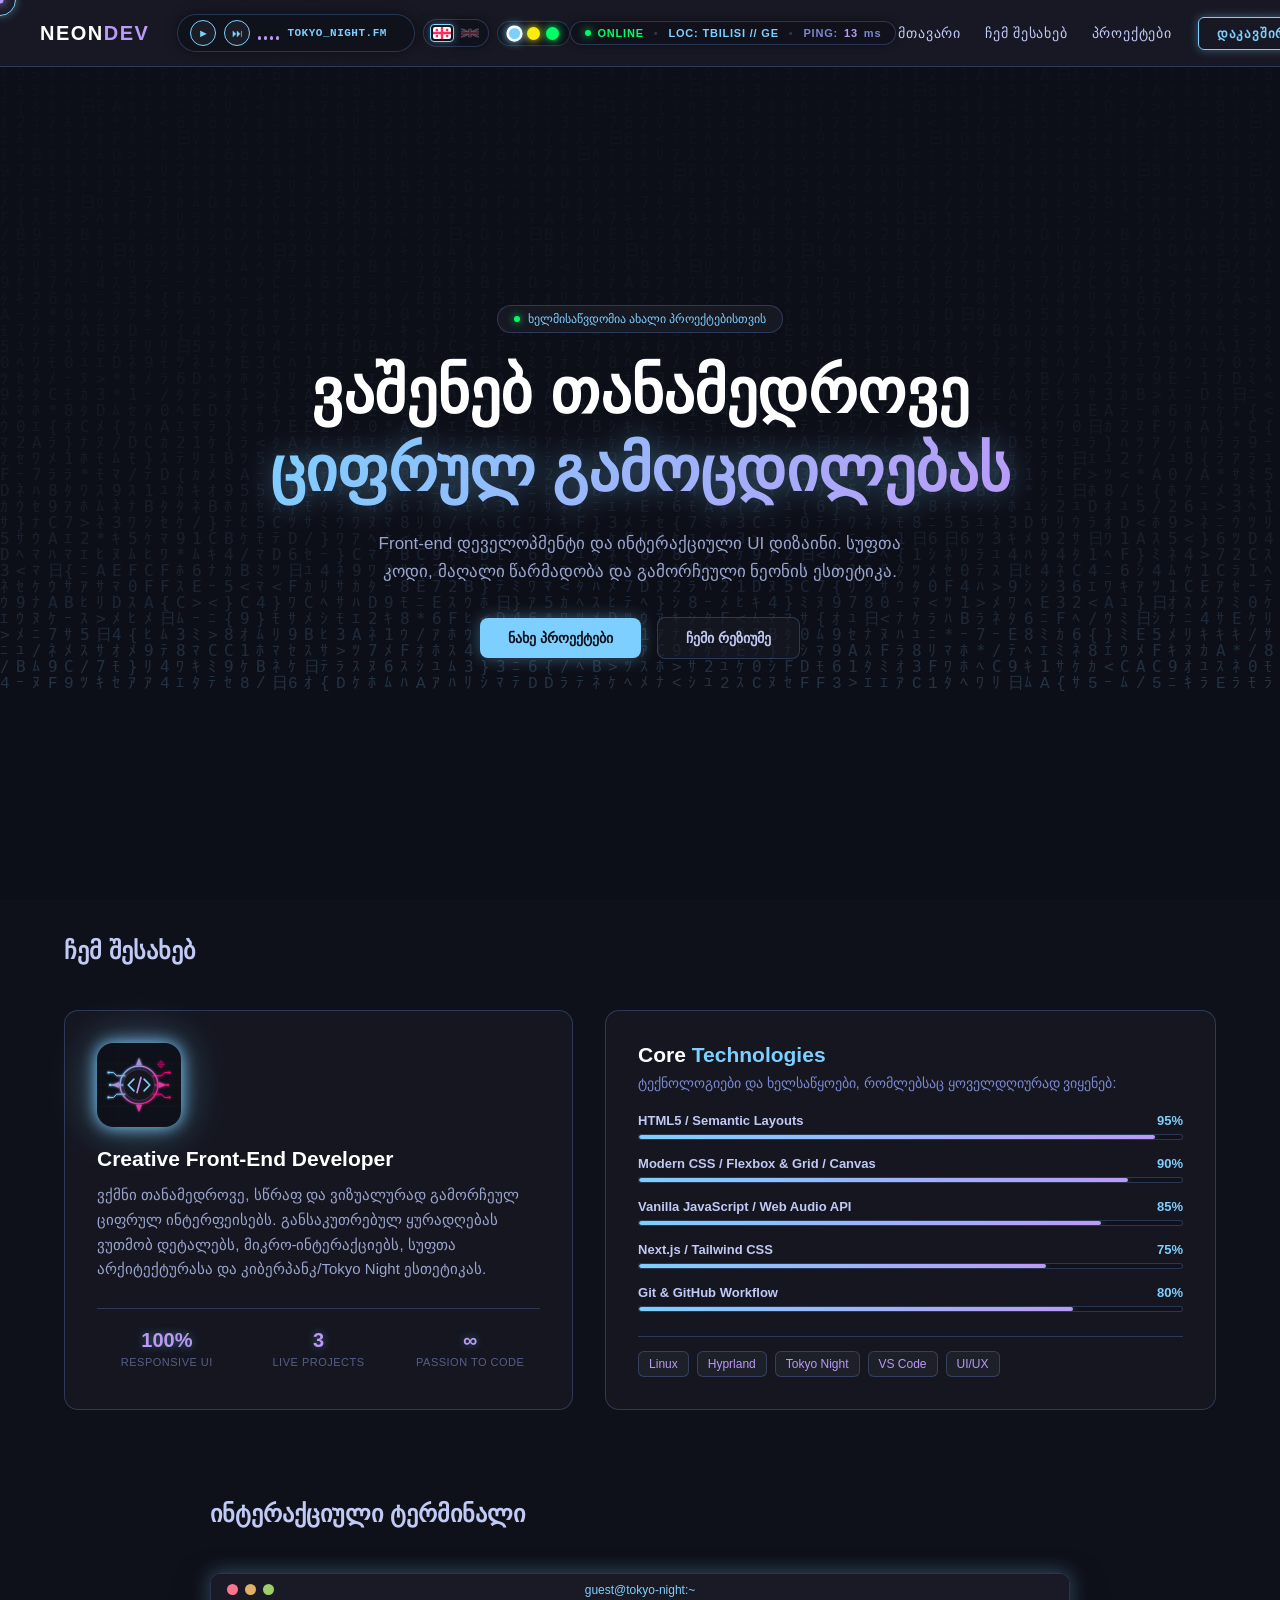
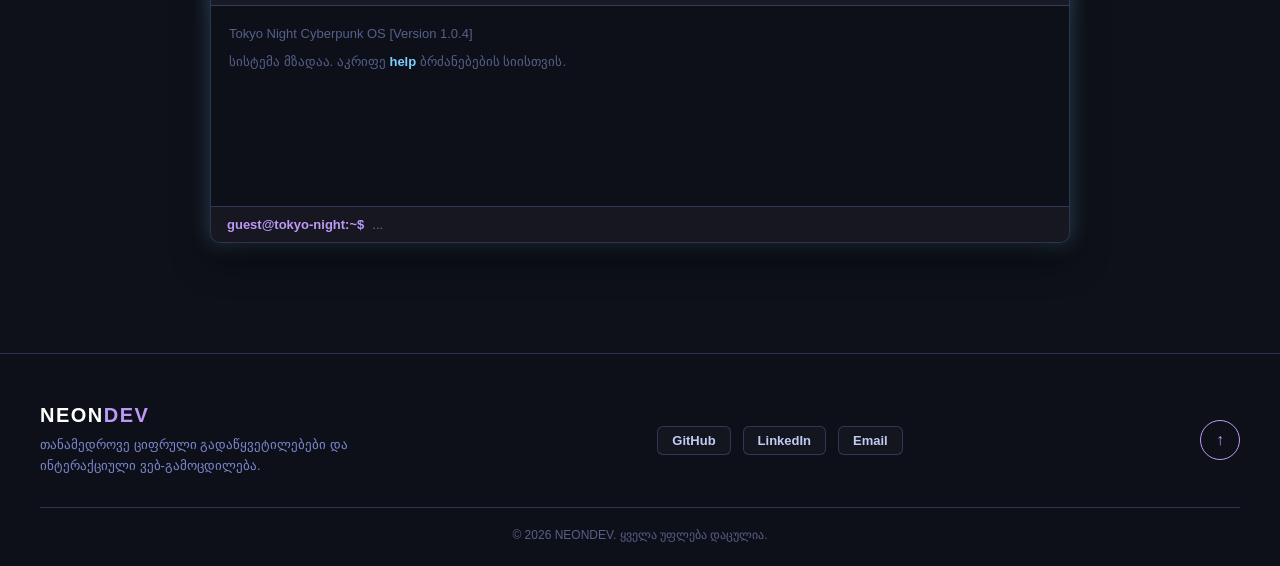
==== commit 7ccef880: "Merge pull request #1 from cercvadzee07/fix/portfolio-review Fix/portfolio review" ====
--- a/index.html
+++ b/index.html
@@ -416,6 +416,14 @@
             class="social-link"
             >GitHub</a
           >
+          <a
+            href="https://www.linkedin.com/in/beka-tsertsvadze-3347a1377/"
+            target="_blank"
+            rel="noopener noreferrer"
+            class="social-link"
+            >LinkedIn</a
+          >
+          <a href="mailto:neondev.code@gmail.com" class="social-link">Email</a>
         </div>
 
         <div class="footer-action">
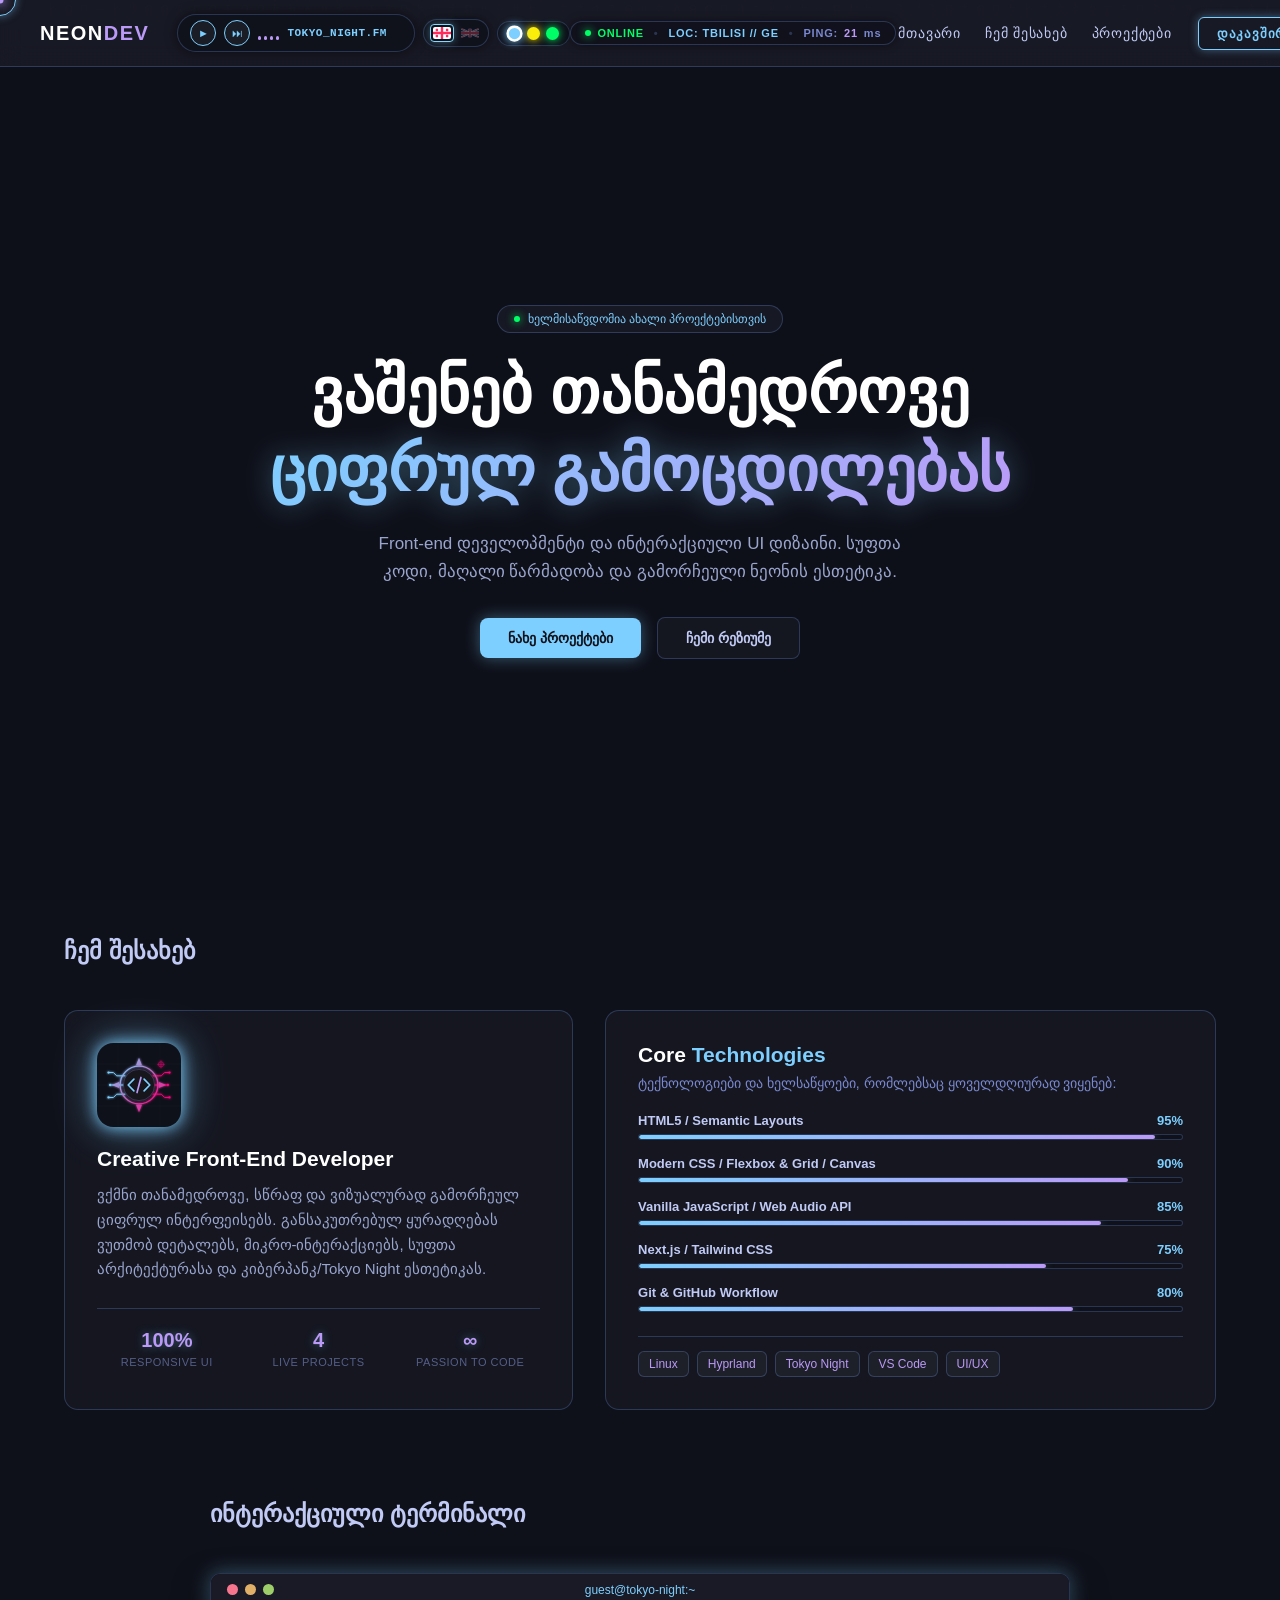
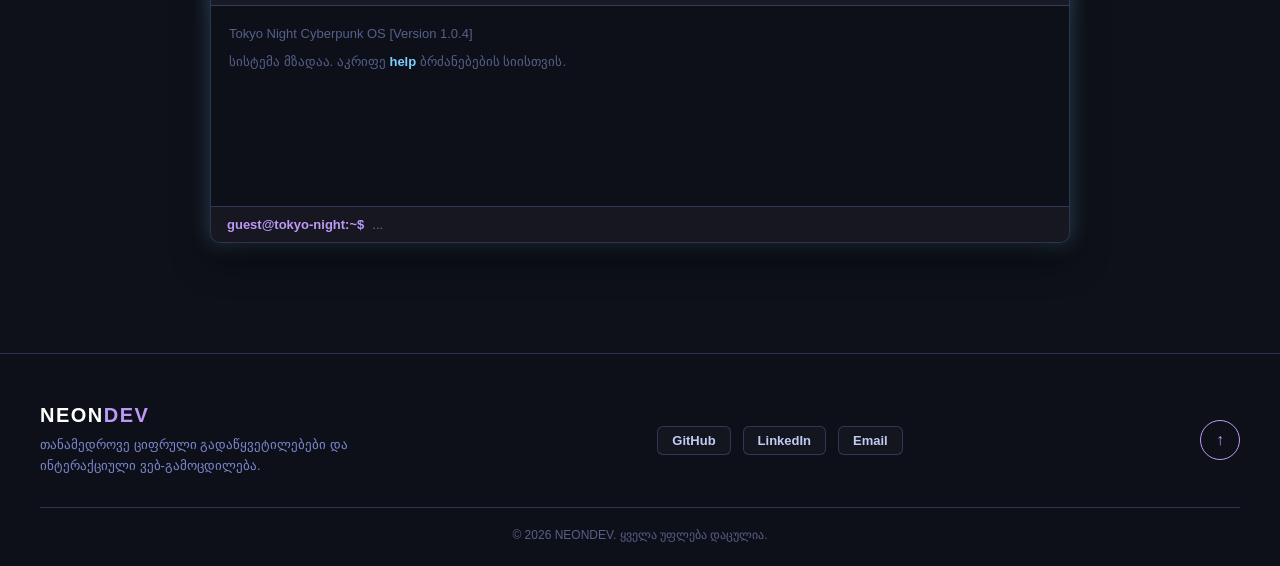
==== commit bdaec481: "Add LVLUP Gaming Store to the portfolio - New first project card (full-stack: React, TypeScript, Exp" ====
--- a/index.html
+++ b/index.html
@@ -272,7 +272,7 @@
                 <div class="stat-label">Responsive UI</div>
               </div>
               <div class="stat-item">
-                <div class="stat-num">3</div>
+                <div class="stat-num">4</div>
                 <div class="stat-label">Live Projects</div>
               </div>
               <div class="stat-item">
@@ -543,7 +543,8 @@
               data-i18n="cvStackLabel"
               >სტეკი:</strong
             >
-            HTML5, Modern CSS, Vanilla JS, Next.js, Tailwind CSS, Web APIs, Git
+            HTML5, Modern CSS, Vanilla JS, React, Next.js, TypeScript, Tailwind CSS, Node.js /
+            Express, PostgreSQL, Git
           </p>
           <p>
             <strong style="color: #9ece6a" data-i18n="cvFocusLabel"
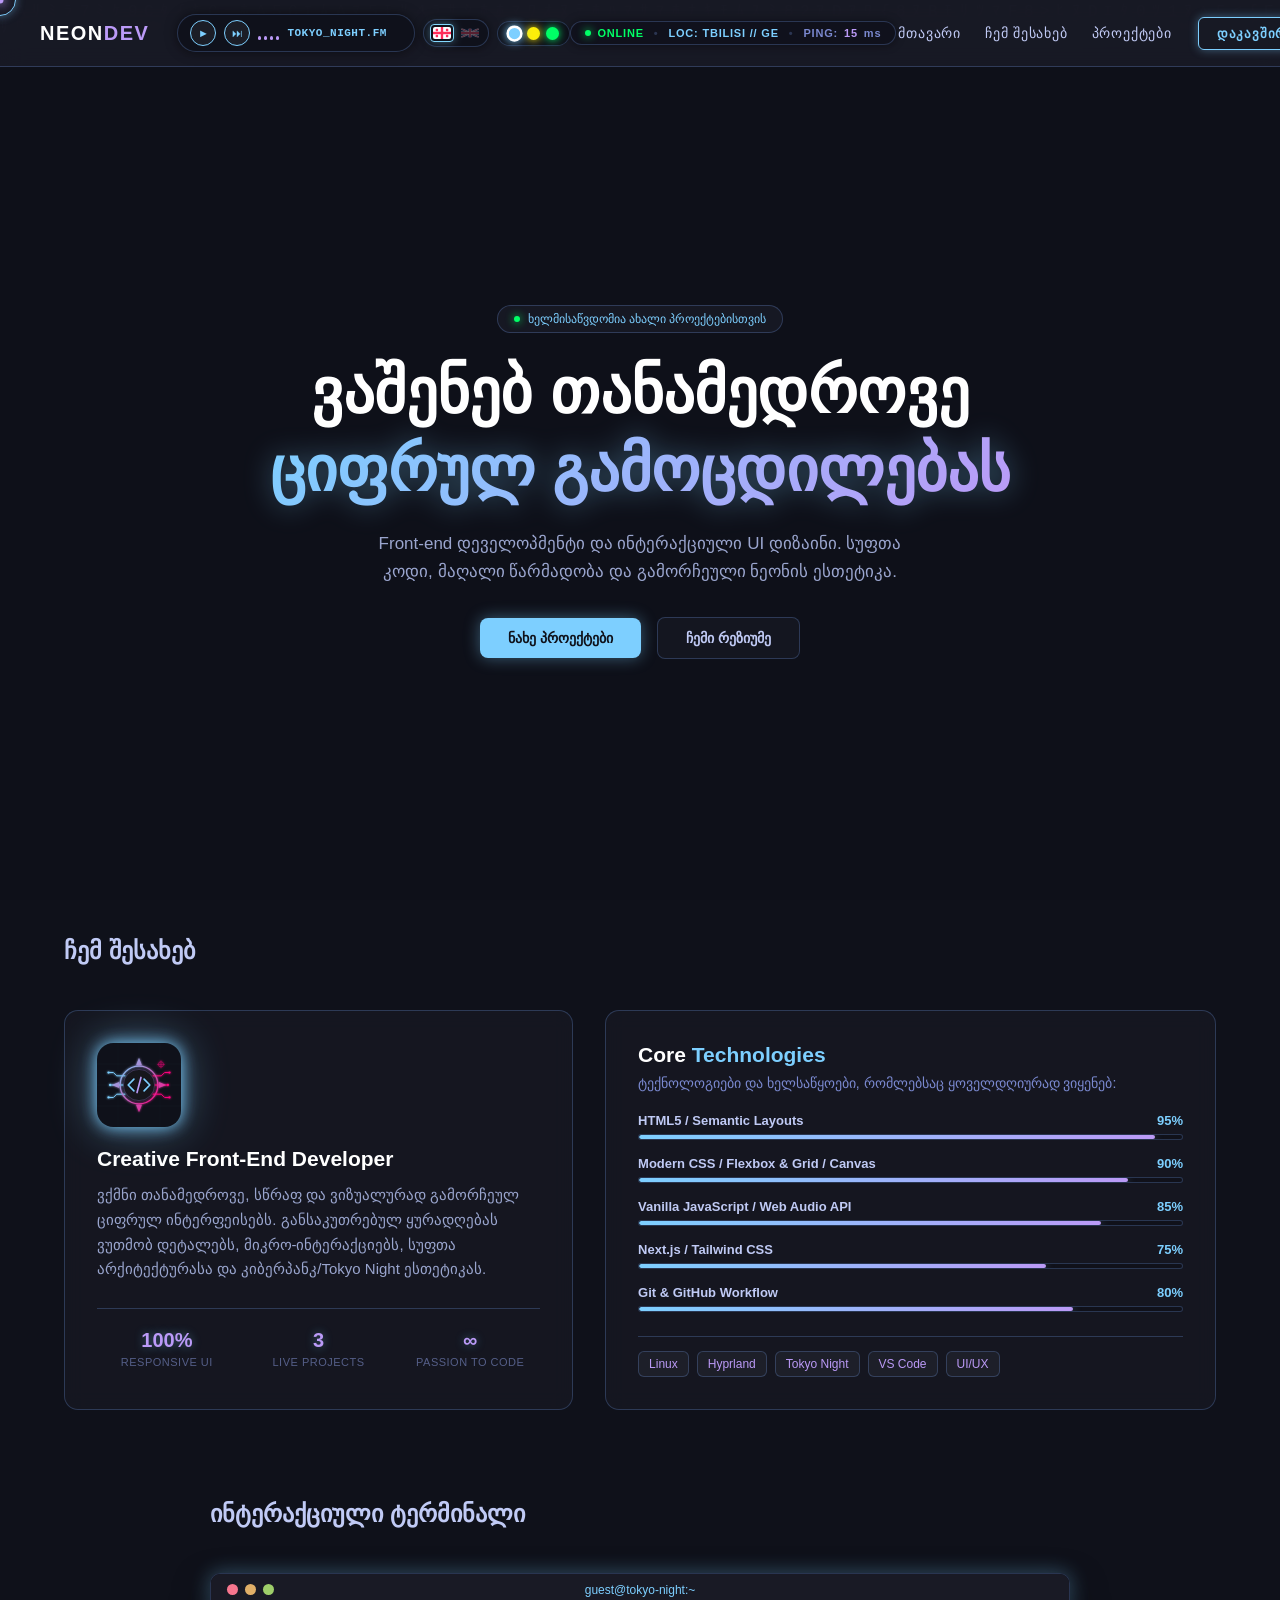
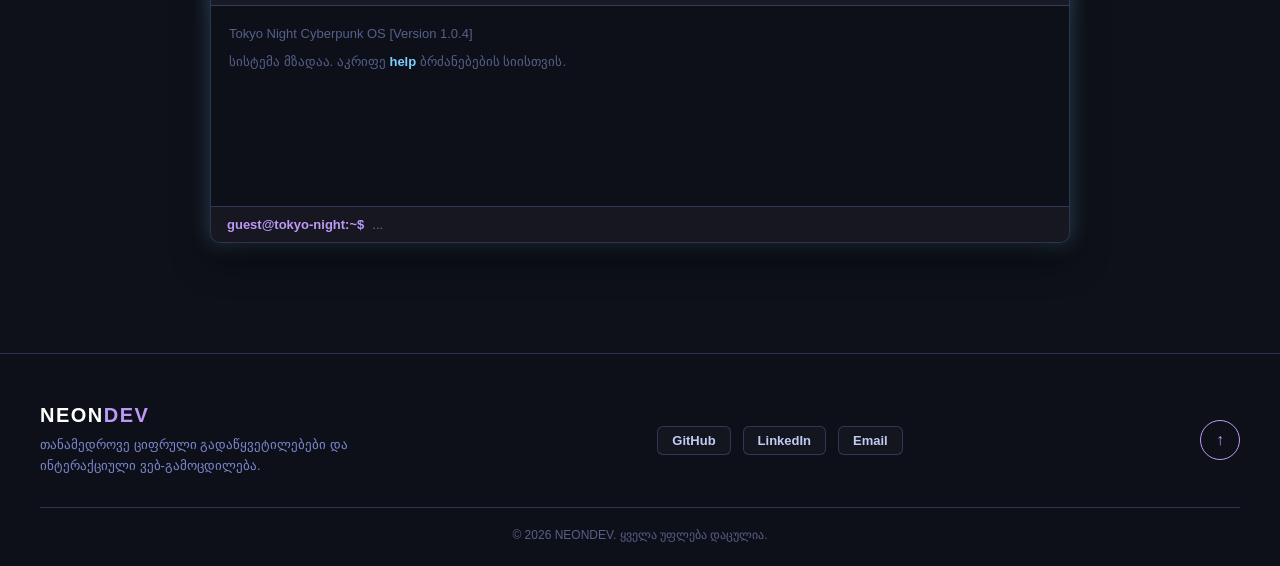
==== commit f6561128: "Remove ShopNight E-Commerce from the portfolio - Drop its project card, preview image and KA/EN desc" ====
--- a/index.html
+++ b/index.html
@@ -272,7 +272,7 @@
                 <div class="stat-label">Responsive UI</div>
               </div>
               <div class="stat-item">
-                <div class="stat-num">4</div>
+                <div class="stat-num">3</div>
                 <div class="stat-label">Live Projects</div>
               </div>
               <div class="stat-item">
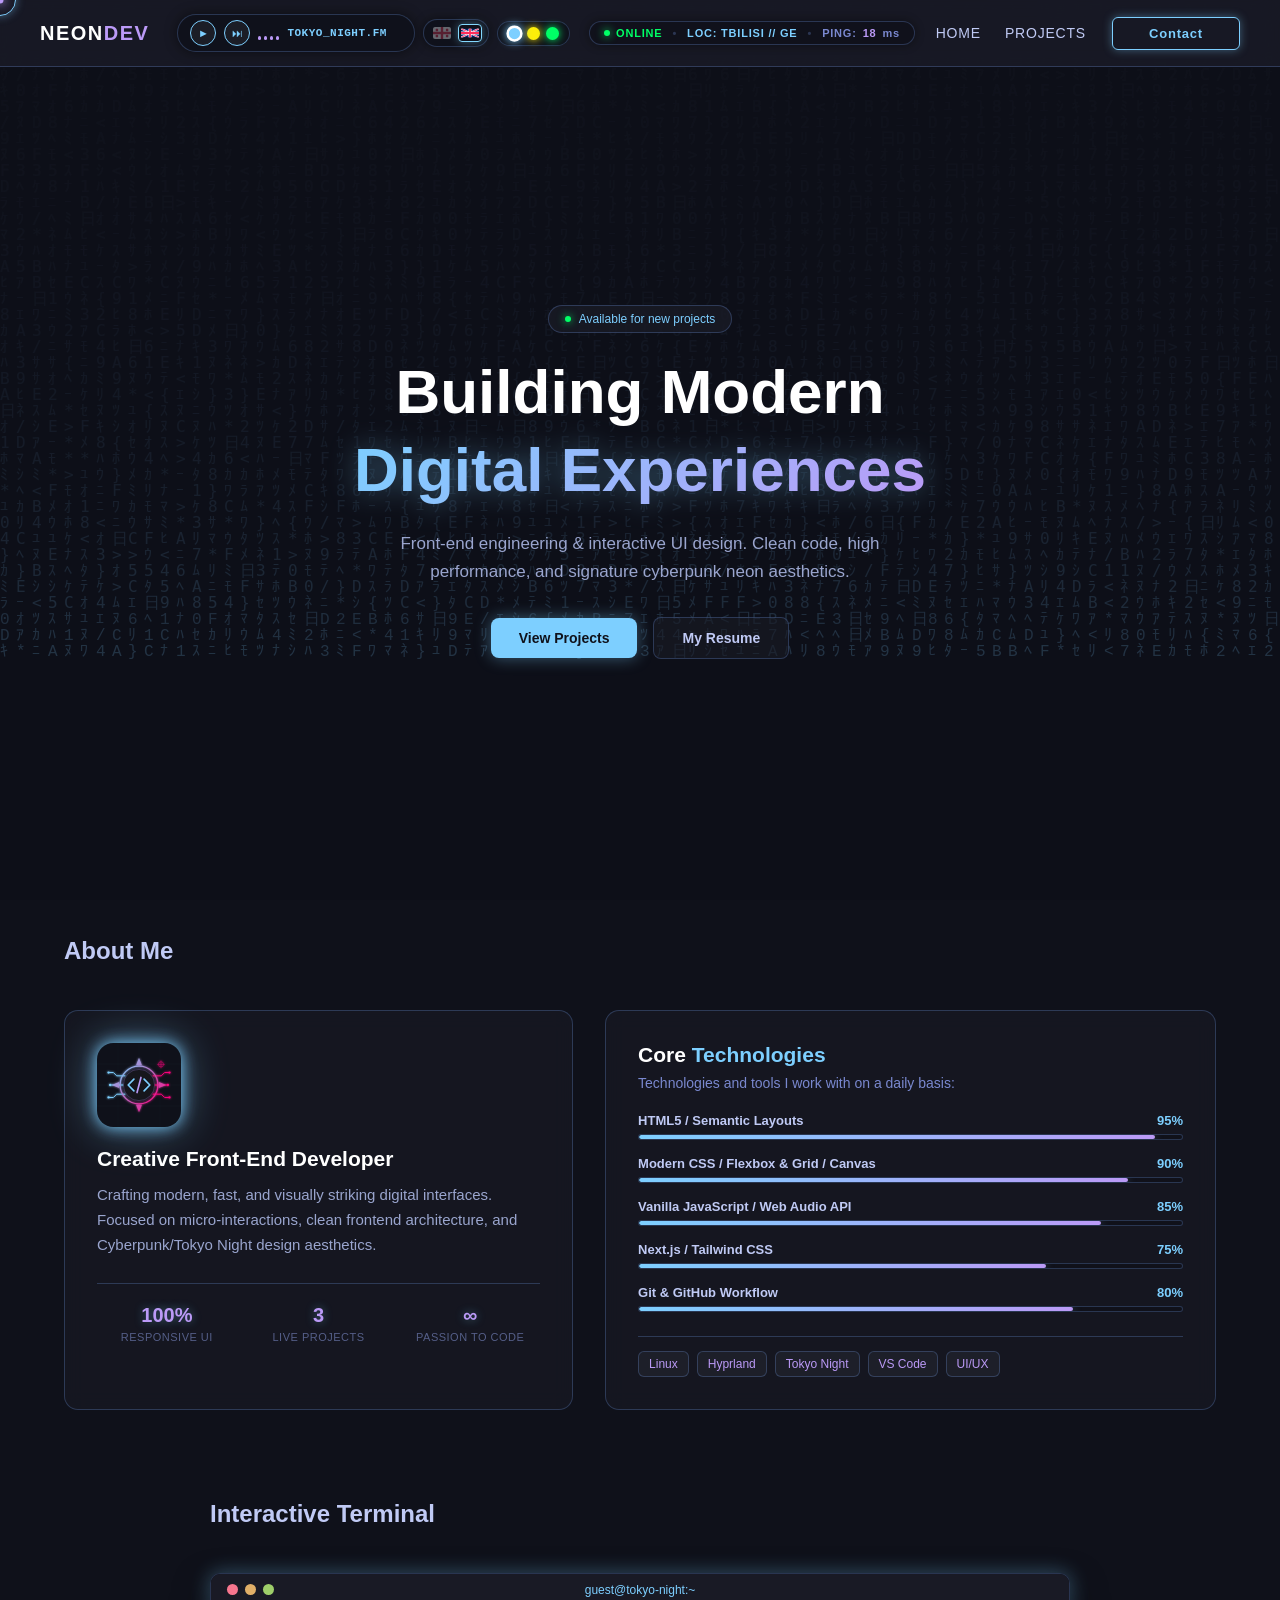
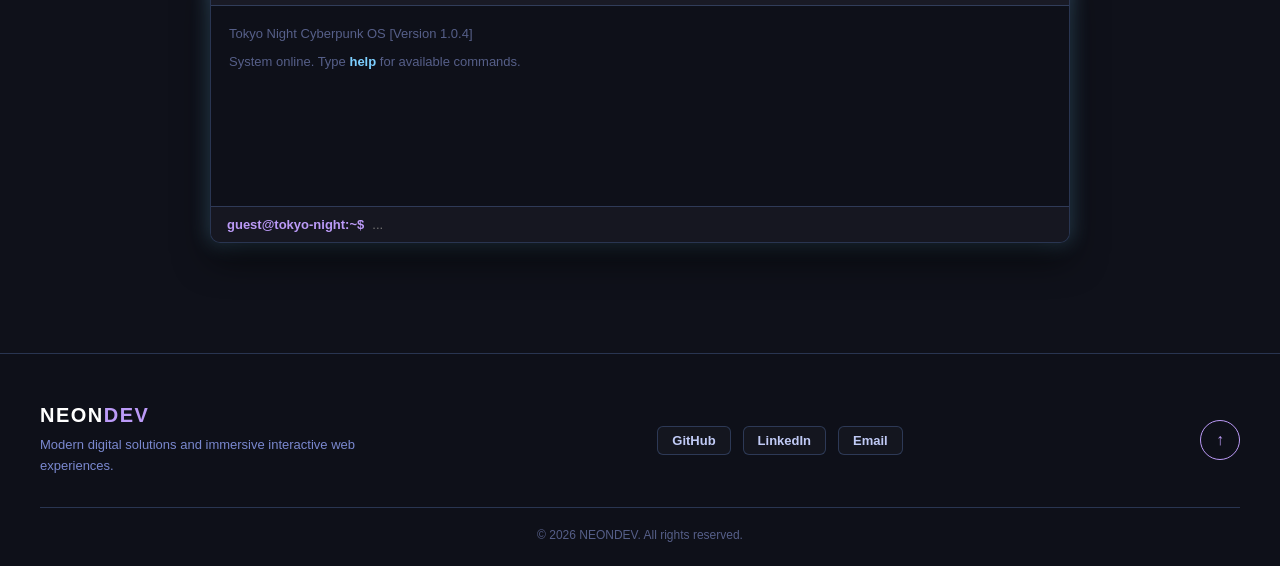
==== commit d5ddf4ca: "final" ====
--- a/index.html
+++ b/index.html
@@ -1,18 +1,18 @@
 <!doctype html>
-<html lang="ka">
+<html lang="en">
   <head>
     <meta charset="UTF-8" />
     <meta name="viewport" content="width=device-width, initial-scale=1.0" />
     <title>NEONDEV | Front-End Developer Portfolio</title>
     <meta
       name="description"
-      content="Front-End დეველოპერის პორტფოლიო: ინტერაქციული UI, Next.js, Tailwind CSS და Vanilla JS პროექტები."
+      content="Front-end developer portfolio: interactive UI, Next.js, Tailwind CSS and Vanilla JS projects."
     />
     <meta property="og:type" content="website" />
     <meta property="og:title" content="NEONDEV | Front-End Developer Portfolio" />
     <meta
       property="og:description"
-      content="ინტერაქციული ვებ-აპლიკაციები, კიბერპანკ ინტერფეისები და ექსპერიმენტული UI სისტემები."
+      content="Interactive web apps, cyberpunk interfaces and experimental UI systems."
     />
     <meta property="og:url" content="https://cercvadzee07.github.io/NEONDEV/" />
     <meta
@@ -74,9 +74,9 @@
         </div>
 
         <!-- ენის გადამრთველი HUD პანელი -->
-        <div class="lang-switcher" title="ენის შეცვლა / Switch Language">
-          <button
-            class="lang-btn active"
+        <div class="lang-switcher" title="Switch Language / ენის შეცვლა">
+          <button
+            class="lang-btn"
             data-lang="ka"
             title="ქართული"
             aria-label="ქართული"
@@ -91,7 +91,7 @@
             </svg>
           </button>
           <button
-            class="lang-btn"
+            class="lang-btn active"
             data-lang="en"
             title="English"
             aria-label="English"
@@ -120,7 +120,7 @@
         </div>
 
         <!-- თემების გადამრთველი HUD პანელი -->
-        <div class="theme-switcher" title="ნეონის თემის შეცვლა">
+        <div class="theme-switcher" title="Change neon theme">
           <button
             class="theme-dot active"
             data-theme="tokyo"
@@ -158,13 +158,10 @@
 
       <!-- ლინკები (ტერმინალის გარეშე) -->
       <ul class="nav-links" id="navLinks">
-        <li><a href="index.html" data-i18n="navHome">მთავარი</a></li>
-        <li><a href="#about" data-i18n="navAbout">ჩემ შესახებ</a></li>
-        <li><a href="projects.html" data-i18n="navProjects">პროექტები</a></li>
+        <li><a href="index.html" data-i18n="navHome">Home</a></li>
+        <li><a href="projects.html" data-i18n="navProjects">Projects</a></li>
         <li class="mobile-btn-wrap">
-          <button class="btn-neon btn-mobile-connect" data-i18n="connectBtn">
-            დაკავშირება
-          </button>
+          <button class="btn-neon btn-mobile-connect" data-i18n="connectBtn">Contact</button>
         </li>
         <!-- თემების გადამრთველი მობილურის მენიუში -->
         <li class="mobile-theme-section">
@@ -193,12 +190,10 @@
       </ul>
 
       <div class="nav-right">
-        <button class="btn-neon nav-desktop-btn" data-i18n="connectBtn">
-          დაკავშირება
-        </button>
+        <button class="btn-neon nav-desktop-btn" data-i18n="connectBtn">Contact</button>
 
         <!-- ჰამბურგერ ღილაკი -->
-        <button class="hamburger" id="hamburgerBtn" aria-label="მენიუ">
+        <button class="hamburger" id="hamburgerBtn" aria-label="Menu">
           <span class="bar"></span>
           <span class="bar"></span>
           <span class="bar"></span>
@@ -212,39 +207,34 @@
       <section class="hero" id="home">
         <div class="badge">
           <div class="hud-dot"></div>
-          <span data-i18n="heroBadge">ხელმისაწვდომია ახალი პროექტებისთვის</span>
+          <span data-i18n="heroBadge">Available for new projects</span>
         </div>
 
         <h1 class="hero-title">
-          <span data-i18n="heroTitle1">ვაშენებ თანამედროვე</span> <br />
+          <span data-i18n="heroTitle1">Building Modern</span> <br />
           <span class="gradient-text" data-i18n="heroTitle2"
-            >ციფრულ გამოცდილებას</span
+            >Digital Experiences</span
           >
         </h1>
 
-        <p class="hero-desc" data-i18n="heroDesc">
-          Front-end დეველოპმენტი და ინტერაქციული UI დიზაინი. სუფთა კოდი, მაღალი
-          წარმადობა და გამორჩეული ნეონის ესთეტიკა.
-        </p>
+        <p class="hero-desc" data-i18n="heroDesc">Front-end engineering & interactive UI design. Clean code, high performance, and signature cyberpunk neon aesthetics.</p>
 
         <div class="hero-actions">
           <a
             href="projects.html"
             class="btn-primary"
             data-i18n="viewProjectsBtn"
-            >ნახე პროექტები</a
-          >
-          <button class="btn-secondary" id="resumeBtn" data-i18n="resumeBtn">
-            ჩემი რეზიუმე
-          </button>
+            >View Projects</a
+          >
+          <button class="btn-secondary" id="resumeBtn" data-i18n="resumeBtn">My Resume</button>
         </div>
       </section>
 
       <!-- „ჩემ შესახებ & SKILLS“ სექცია -->
       <section class="about-section" id="about">
         <h2 class="section-title reveal">
-          <span data-i18n="aboutTitle1">ჩემ</span>
-          <span data-i18n="aboutTitle2">შესახებ</span>
+          <span data-i18n="aboutTitle1">About</span>
+          <span data-i18n="aboutTitle2">Me</span>
         </h2>
 
         <div class="about-grid">
@@ -259,12 +249,7 @@
             </div>
 
             <h3 class="about-name">Creative Front-End Developer</h3>
-            <p class="about-text" data-i18n="aboutText">
-              ვქმნი თანამედროვე, სწრაფ და ვიზუალურად გამორჩეულ ციფრულ
-              ინტერფეისებს. განსაკუთრებულ ყურადღებას ვუთმობ დეტალებს,
-              მიკრო-ინტერაქციებს, სუფთა არქიტექტურასა და კიბერპანკ/Tokyo Night
-              ესთეტიკას.
-            </p>
+            <p class="about-text" data-i18n="aboutText">Crafting modern, fast, and visually striking digital interfaces. Focused on micro-interactions, clean frontend architecture, and Cyberpunk/Tokyo Night design aesthetics.</p>
 
             <div class="stats-grid">
               <div class="stat-item">
@@ -285,9 +270,7 @@
           <!-- მარჯვენა სვეტი: ტექნოლოგიური სტეკი -->
           <div class="skills-card reveal">
             <h3 class="skills-heading">Core <span>Technologies</span></h3>
-            <p class="skills-desc" data-i18n="skillsDesc">
-              ტექნოლოგიები და ხელსაწყოები, რომლებსაც ყოველდღიურად ვიყენებ:
-            </p>
+            <p class="skills-desc" data-i18n="skillsDesc">Technologies and tools I work with on a daily basis:</p>
 
             <div class="skills-list">
               <div class="skill-item">
@@ -355,8 +338,8 @@
       <!-- მინი-ტერმინალის სექცია -->
       <section class="terminal-section" id="terminal">
         <h2 class="section-title reveal">
-          <span data-i18n="termTitle1">ინტერაქციული</span>
-          <span data-i18n="termTitle2">ტერმინალი</span>
+          <span data-i18n="termTitle1">Interactive</span>
+          <span data-i18n="termTitle2">Terminal</span>
         </h2>
 
         <div class="terminal-window reveal">
@@ -377,10 +360,7 @@
               class="term-line system-msg"
               id="termWelcomeMsg"
               data-i18n="termWelcome"
-            >
-              სისტემა მზადაა. აკრიფე
-              <span class="cmd-highlight">help</span> ბრძანებების სიისთვის.
-            </div>
+            >System online. Type <span class="cmd-highlight">help</span> for available commands.</div>
           </div>
 
           <div class="terminal-input-bar">
@@ -402,10 +382,7 @@
       <div class="footer-container">
         <div class="footer-brand">
           <div class="logo">NEON<span>DEV</span></div>
-          <p data-i18n="footerDesc">
-            თანამედროვე ციფრული გადაწყვეტილებები და ინტერაქციული
-            ვებ-გამოცდილება.
-          </p>
+          <p data-i18n="footerDesc">Modern digital solutions and immersive interactive web experiences.</p>
         </div>
 
         <div class="footer-socials">
@@ -431,7 +408,7 @@
             type="button"
             id="scrollTopBtn"
             class="btn-scroll-top"
-            title="ზემოთ დაბრუნება"
+            title="Back to top"
             aria-label="Scroll to top"
           >
             &#8593;
@@ -440,7 +417,7 @@
       </div>
 
       <div class="footer-bottom">
-        <p data-i18n="footerCopy">&copy; 2026 NEONDEV. ყველა უფლება დაცულია.</p>
+        <p data-i18n="footerCopy">© 2026 NEONDEV. All rights reserved.</p>
       </div>
     </footer>
 
@@ -457,27 +434,25 @@
         </button>
 
         <h3 class="modal-title">
-          <span data-i18n="modalContactTitle1">მოდი</span>
-          <span data-i18n="modalContactTitle2">დავუკავშირდეთ</span>
+          <span data-i18n="modalContactTitle1">Let's</span>
+          <span data-i18n="modalContactTitle2">Connect</span>
         </h3>
-        <p class="modal-desc" data-i18n="modalContactDesc">
-          გაქვს საინტერესო იდეა ან პროექტი? მომწერე ნებისმიერ დროს.
-        </p>
+        <p class="modal-desc" data-i18n="modalContactDesc">Have a project or opportunity? Send a message anytime.</p>
 
         <form class="modal-form" id="contactForm">
           <div class="input-group">
-            <label data-i18n="labelName">სახელი</label>
+            <label data-i18n="labelName">Name</label>
             <input
               type="text"
               name="name"
-              placeholder="თქვენი სახელი"
+              placeholder="Your name"
               data-i18n-ph="phName"
               required
             />
           </div>
 
           <div class="input-group">
-            <label data-i18n="labelEmail">ელ-ფოსტა</label>
+            <label data-i18n="labelEmail">Email</label>
             <input
               type="email"
               name="email"
@@ -487,11 +462,11 @@
           </div>
 
           <div class="input-group">
-            <label data-i18n="labelMsg">შეტყობინება</label>
+            <label data-i18n="labelMsg">Message</label>
             <textarea
               name="message"
               rows="3"
-              placeholder="მოკლედ თქვენი იდეის შესახებ..."
+              placeholder="Tell me about your project..."
               data-i18n-ph="phMsg"
               required
             ></textarea>
@@ -504,9 +479,7 @@
             class="btn-primary modal-submit"
             id="submitBtn"
             data-i18n="sendBtn"
-          >
-            გაგზავნა
-          </button>
+          >Send Message</button>
         </form>
       </div>
     </div>
@@ -523,17 +496,15 @@
           &times;
         </button>
         <h3 class="modal-title">
-          <span data-i18n="resumeModalTitle1">ჩემი</span>
-          <span data-i18n="resumeModalTitle2">რეზიუმე / CV</span>
+          <span data-i18n="resumeModalTitle1">My</span>
+          <span data-i18n="resumeModalTitle2">Resume / CV</span>
         </h3>
-        <p class="modal-desc" data-i18n="resumeModalDesc">
-          მოკლე პროფესიული შეჯამება და უნარები
-        </p>
+        <p class="modal-desc" data-i18n="resumeModalDesc">Professional summary and core engineering skills</p>
 
         <div class="resume-info-box">
           <p>
             <strong style="color: var(--neon-primary)" data-i18n="cvPosLabel"
-              >პოზიცია:</strong
+              >Role:</strong
             >
             Junior / Mid Front-End Developer
           </p>
@@ -541,17 +512,17 @@
             <strong
               style="color: var(--neon-secondary)"
               data-i18n="cvStackLabel"
-              >სტეკი:</strong
+              >Stack:</strong
             >
             HTML5, Modern CSS, Vanilla JS, React, Next.js, TypeScript, Tailwind CSS, Node.js /
             Express, PostgreSQL, Git
           </p>
           <p>
             <strong style="color: #9ece6a" data-i18n="cvFocusLabel"
-              >ფოკუსი:</strong
+              >Focus:</strong
             >
             <span data-i18n="cvFocusVal"
-              >ინტერაქციული UI/UX, Cyberpunk ესთეტიკა, სუფთა არქიტექტურა</span
+              >Interactive UI/UX, Cyberpunk Aesthetics, Clean Architecture</span
             >
           </p>
         </div>
@@ -564,9 +535,7 @@
           id="downloadCvBtn"
           style="width: 100%; display: none"
           data-i18n="downloadCvBtn"
-        >
-          PDF რეზიუმეს ჩამოტვირთვა
-        </a>
+        >Download PDF Resume</a>
       </div>
     </div>
 
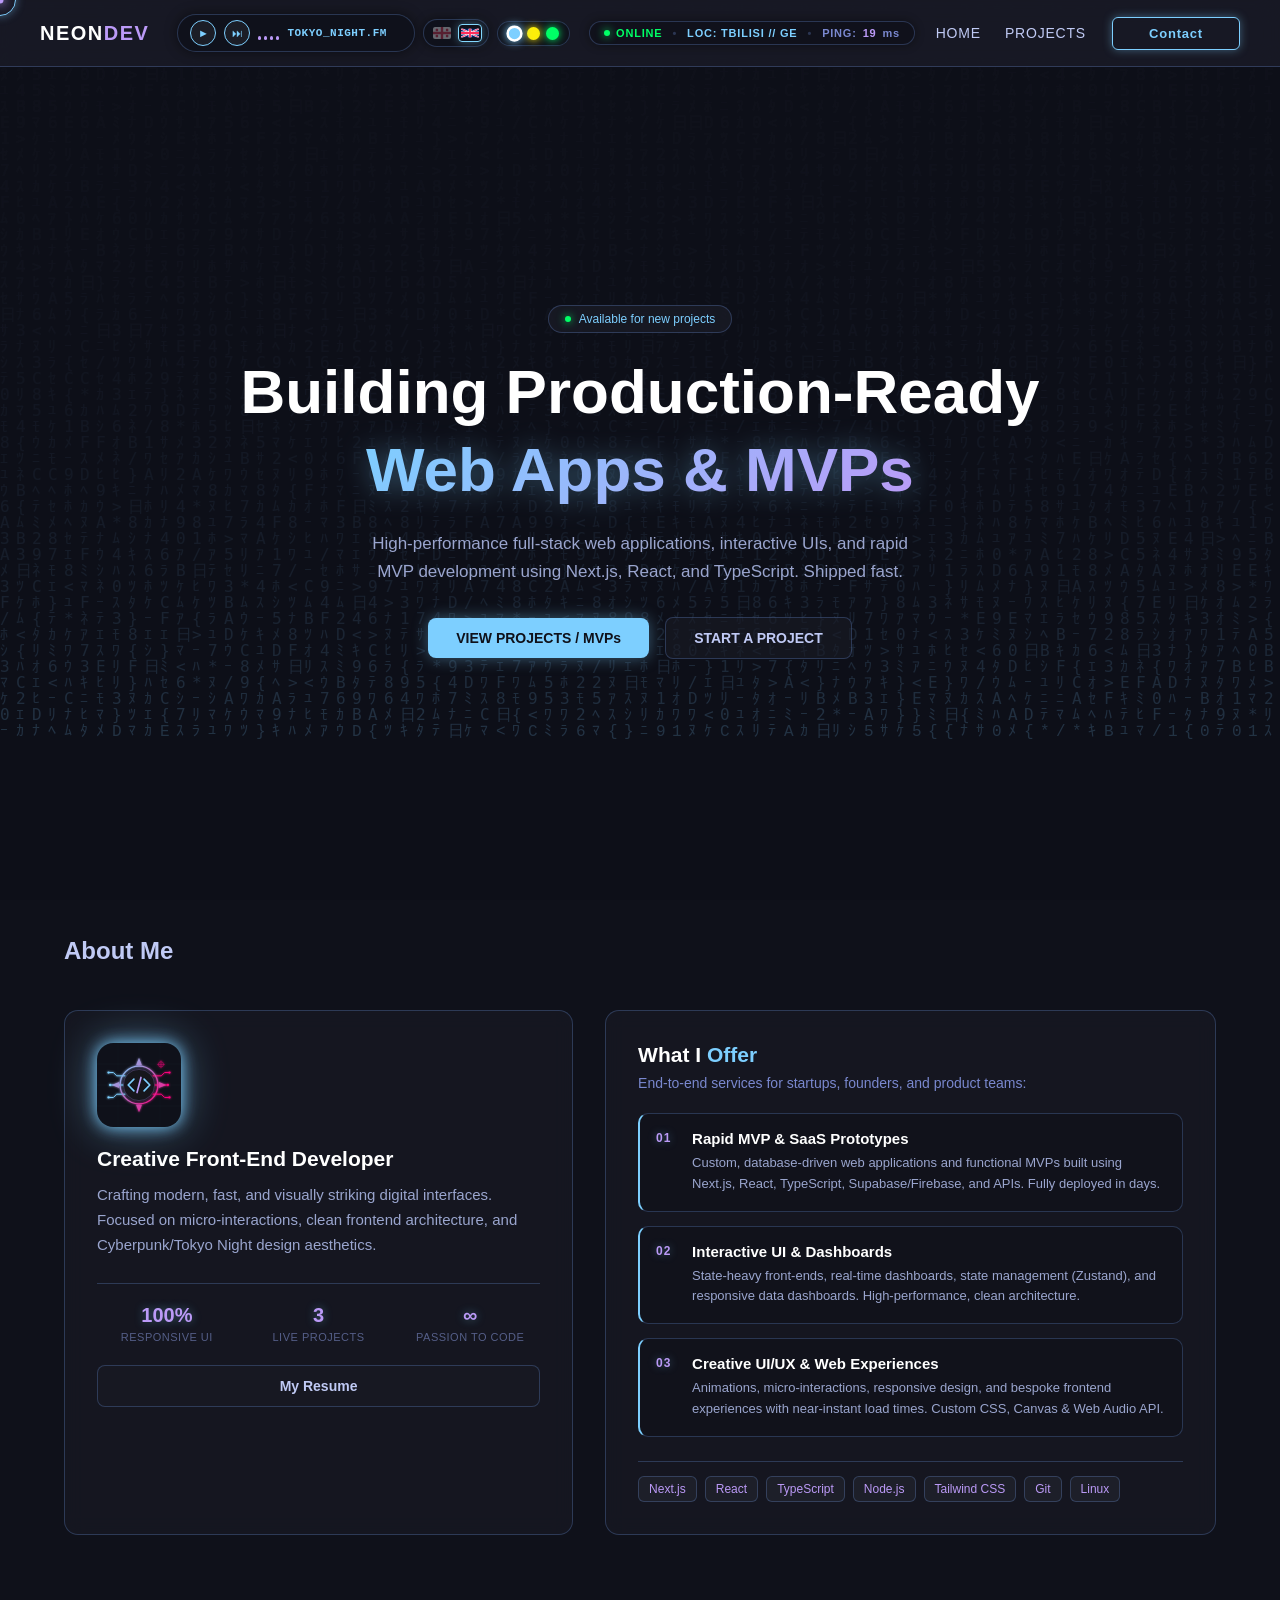
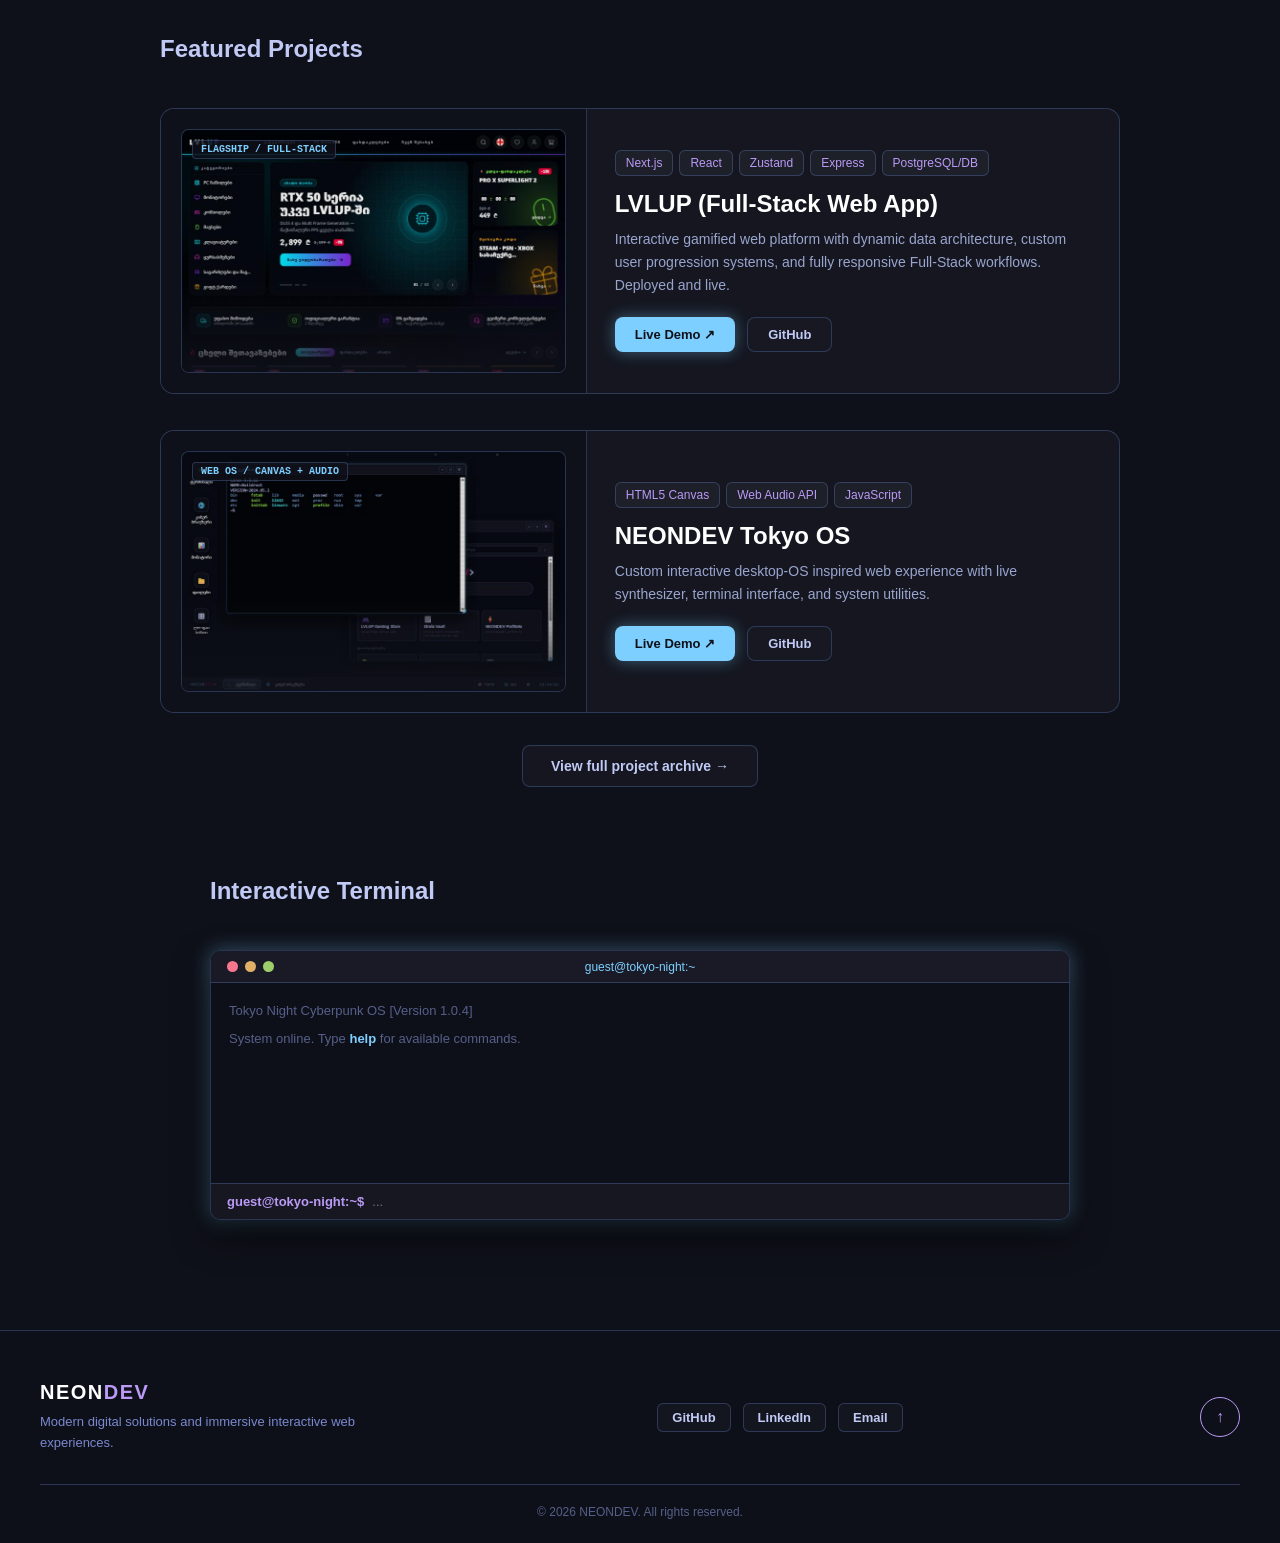
==== commit dd29a115: "second final" ====
--- a/index.html
+++ b/index.html
@@ -211,22 +211,23 @@
         </div>
 
         <h1 class="hero-title">
-          <span data-i18n="heroTitle1">Building Modern</span> <br />
+          <span data-i18n="heroTitle1">Building Production-Ready</span> <br />
           <span class="gradient-text" data-i18n="heroTitle2"
-            >Digital Experiences</span
+            >Web Apps &amp; MVPs</span
           >
         </h1>
 
-        <p class="hero-desc" data-i18n="heroDesc">Front-end engineering & interactive UI design. Clean code, high performance, and signature cyberpunk neon aesthetics.</p>
+        <p class="hero-desc" data-i18n="heroDesc">High-performance full-stack web applications, interactive UIs, and rapid MVP development using Next.js, React, and TypeScript. Shipped fast.</p>
 
         <div class="hero-actions">
           <a
-            href="projects.html"
+            href="#featured"
             class="btn-primary"
             data-i18n="viewProjectsBtn"
-            >View Projects</a
-          >
-          <button class="btn-secondary" id="resumeBtn" data-i18n="resumeBtn">My Resume</button>
+            >VIEW PROJECTS / MVPs</a
+          >
+          <!-- ხსნის საკონტაქტო ფორმას -->
+          <button class="btn-secondary" id="heroContactBtn" data-i18n="startProjectBtn">START A PROJECT</button>
         </div>
       </section>
 
@@ -265,73 +266,144 @@
                 <div class="stat-label">Passion to Code</div>
               </div>
             </div>
-          </div>
-
-          <!-- მარჯვენა სვეტი: ტექნოლოგიური სტეკი -->
+
+            <!-- რეზიუმეს ღილაკი (ჰერო-დან აქ გადმოვიდა, მოდალი ხელმისაწვდომი რჩება) -->
+            <button class="btn-secondary about-resume-btn" id="resumeBtn" data-i18n="resumeBtn">My Resume</button>
+          </div>
+
+          <!-- მარჯვენა სვეტი: სერვისები (What I Offer) -->
           <div class="skills-card reveal">
-            <h3 class="skills-heading">Core <span>Technologies</span></h3>
-            <p class="skills-desc" data-i18n="skillsDesc">Technologies and tools I work with on a daily basis:</p>
-
-            <div class="skills-list">
-              <div class="skill-item">
-                <div class="skill-info">
-                  <span>HTML5 / Semantic Layouts</span>
-                  <span class="skill-pct">95%</span>
-                </div>
-                <div class="skill-bar">
-                  <div class="skill-fill" style="--w: 95%"></div>
-                </div>
-              </div>
-
-              <div class="skill-item">
-                <div class="skill-info">
-                  <span>Modern CSS / Flexbox & Grid / Canvas</span>
-                  <span class="skill-pct">90%</span>
-                </div>
-                <div class="skill-bar">
-                  <div class="skill-fill" style="--w: 90%"></div>
-                </div>
-              </div>
-
-              <div class="skill-item">
-                <div class="skill-info">
-                  <span>Vanilla JavaScript / Web Audio API</span>
-                  <span class="skill-pct">85%</span>
-                </div>
-                <div class="skill-bar">
-                  <div class="skill-fill" style="--w: 85%"></div>
-                </div>
-              </div>
-
-              <div class="skill-item">
-                <div class="skill-info">
-                  <span>Next.js / Tailwind CSS</span>
-                  <span class="skill-pct">75%</span>
-                </div>
-                <div class="skill-bar">
-                  <div class="skill-fill" style="--w: 75%"></div>
-                </div>
-              </div>
-
-              <div class="skill-item">
-                <div class="skill-info">
-                  <span>Git & GitHub Workflow</span>
-                  <span class="skill-pct">80%</span>
-                </div>
-                <div class="skill-bar">
-                  <div class="skill-fill" style="--w: 80%"></div>
-                </div>
-              </div>
+            <h3 class="skills-heading" data-i18n="servicesHeading">What I <span>Offer</span></h3>
+            <p class="skills-desc" data-i18n="skillsDesc">End-to-end services for startups, founders, and product teams:</p>
+
+            <div class="services-list">
+              <article class="service-item">
+                <span class="service-index">01</span>
+                <h4 data-i18n="svc1Title">Rapid MVP &amp; SaaS Prototypes</h4>
+                <p data-i18n="svc1Desc">Custom, database-driven web applications and functional MVPs built using Next.js, React, TypeScript, Supabase/Firebase, and APIs. Fully deployed in days.</p>
+              </article>
+
+              <article class="service-item">
+                <span class="service-index">02</span>
+                <h4 data-i18n="svc2Title">Interactive UI &amp; Dashboards</h4>
+                <p data-i18n="svc2Desc">State-heavy front-ends, real-time dashboards, state management (Zustand), and responsive data dashboards. High-performance, clean architecture.</p>
+              </article>
+
+              <article class="service-item">
+                <span class="service-index">03</span>
+                <h4 data-i18n="svc3Title">Creative UI/UX &amp; Web Experiences</h4>
+                <p data-i18n="svc3Desc">Animations, micro-interactions, responsive design, and bespoke frontend experiences with near-instant load times. Custom CSS, Canvas &amp; Web Audio API.</p>
+              </article>
             </div>
 
             <div class="tech-tags">
+              <span class="tag">Next.js</span>
+              <span class="tag">React</span>
+              <span class="tag">TypeScript</span>
+              <span class="tag">Node.js</span>
+              <span class="tag">Tailwind CSS</span>
+              <span class="tag">Git</span>
               <span class="tag">Linux</span>
-              <span class="tag">Hyprland</span>
-              <span class="tag">Tokyo Night</span>
-              <span class="tag">VS Code</span>
-              <span class="tag">UI/UX</span>
-            </div>
-          </div>
+            </div>
+          </div>
+        </div>
+      </section>
+
+      <!-- რჩეული პროექტები (FEATURED PROJECTS) -->
+      <section class="featured-section" id="featured">
+        <h2 class="section-title reveal">
+          <span data-i18n="projectsPageTitle1">Featured</span>
+          <span data-i18n="projectsPageTitle2">Projects</span>
+        </h2>
+
+        <div class="showcase-list">
+          <!-- LVLUP (flagship full-stack) -->
+          <article class="showcase-card reveal">
+            <div class="showcase-preview">
+              <div class="preview-mockup has-image">
+                <span class="mockup-tag">FLAGSHIP / FULL-STACK</span>
+                <img
+                  src="lvlup-preview.jpg"
+                  alt="LVLUP full-stack web app preview"
+                  class="mockup-img"
+                  loading="lazy"
+                />
+                <div class="mockup-overlay"></div>
+              </div>
+            </div>
+            <div class="showcase-info">
+              <div class="showcase-tags">
+                <span class="tag">Next.js</span>
+                <span class="tag">React</span>
+                <span class="tag">Zustand</span>
+                <span class="tag">Express</span>
+                <span class="tag">PostgreSQL/DB</span>
+              </div>
+              <h2>LVLUP (Full-Stack Web App)</h2>
+              <p data-i18n="featLvlupDesc">Interactive gamified web platform with dynamic data architecture, custom user progression systems, and fully responsive Full-Stack workflows. Deployed and live.</p>
+              <div class="showcase-actions">
+                <a
+                  href="https://lvlup-fawn.vercel.app/"
+                  class="btn-primary"
+                  target="_blank"
+                  rel="noopener noreferrer"
+                  >Live Demo ↗</a
+                >
+                <a
+                  href="https://github.com/cercvadzee07/gaming-store"
+                  class="btn-secondary"
+                  target="_blank"
+                  rel="noopener noreferrer"
+                  >GitHub</a
+                >
+              </div>
+            </div>
+          </article>
+
+          <!-- NEONDEV Tokyo OS -->
+          <article class="showcase-card reveal">
+            <div class="showcase-preview">
+              <div class="preview-mockup has-image">
+                <span class="mockup-tag">WEB OS / CANVAS + AUDIO</span>
+                <img
+                  src="tokyo-os-preview.jpg"
+                  alt="NEONDEV Tokyo OS preview"
+                  class="mockup-img"
+                  loading="lazy"
+                />
+                <div class="mockup-overlay"></div>
+              </div>
+            </div>
+            <div class="showcase-info">
+              <div class="showcase-tags">
+                <span class="tag">HTML5 Canvas</span>
+                <span class="tag">Web Audio API</span>
+                <span class="tag">JavaScript</span>
+              </div>
+              <h2>NEONDEV Tokyo OS</h2>
+              <p data-i18n="featTokyoDesc">Custom interactive desktop-OS inspired web experience with live synthesizer, terminal interface, and system utilities.</p>
+              <div class="showcase-actions">
+                <a
+                  href="https://cercvadzee07.github.io/Tokyo-OS/os.html"
+                  class="btn-primary"
+                  target="_blank"
+                  rel="noopener noreferrer"
+                  >Live Demo ↗</a
+                >
+                <a
+                  href="https://github.com/cercvadzee07/Tokyo-OS"
+                  class="btn-secondary"
+                  target="_blank"
+                  rel="noopener noreferrer"
+                  >GitHub</a
+                >
+              </div>
+            </div>
+          </article>
+        </div>
+
+        <div class="featured-more reveal">
+          <a href="projects.html" class="btn-secondary" data-i18n="viewAllProjects">View full project archive →</a>
         </div>
       </section>
 
@@ -506,7 +578,7 @@
             <strong style="color: var(--neon-primary)" data-i18n="cvPosLabel"
               >Role:</strong
             >
-            Junior / Mid Front-End Developer
+            Full-Stack &amp; Rapid MVP Developer
           </p>
           <p>
             <strong
--- a/style.css
+++ b/style.css
@@ -708,50 +708,71 @@
   margin-bottom: 22px;
 }
 
-.skills-list {
+/* სერვისების ბარათები (What I Offer) */
+.services-list {
   display: flex;
   flex-direction: column;
-  gap: 16px;
+  gap: 14px;
   margin-bottom: 24px;
 }
 
-.skill-info {
-  display: flex;
-  justify-content: space-between;
+.service-item {
+  position: relative;
+  background: rgba(15, 17, 26, 0.6);
+  border: 1px solid var(--neon-border);
+  border-left: 2px solid var(--neon-primary);
+  border-radius: 10px;
+  padding: 16px 18px 16px 52px;
+  transition:
+    transform 0.3s ease,
+    border-color 0.3s ease,
+    box-shadow 0.3s ease;
+}
+
+.service-item:hover {
+  transform: translateX(4px);
+  border-color: var(--neon-primary);
+  box-shadow: 0 0 16px var(--neon-glow);
+}
+
+.service-index {
+  position: absolute;
+  left: 16px;
+  top: 17px;
+  font-size: 12px;
+  font-weight: 700;
+  letter-spacing: 1px;
+  color: var(--neon-secondary);
+  text-shadow: 0 0 8px var(--neon-glow);
+}
+
+.service-item h4 {
+  font-size: 15px;
+  color: #ffffff;
+  margin-bottom: 6px;
+}
+
+.service-item p {
   font-size: 13px;
-  font-weight: 600;
-  color: #c0caf5;
-  margin-bottom: 6px;
-}
-
-.skill-pct {
-  color: var(--neon-primary);
-}
-
-.skill-bar {
+  line-height: 1.6;
+  color: #9aa5ce;
+}
+
+.about-resume-btn {
   width: 100%;
-  height: 6px;
-  background: rgba(15, 17, 26, 0.8);
-  border-radius: 10px;
-  overflow: hidden;
-  border: 1px solid var(--neon-border);
-}
-
-.skill-fill {
-  height: 100%;
-  width: 0%;
-  background: linear-gradient(
-    90deg,
-    var(--neon-primary),
-    var(--neon-secondary)
-  );
-  border-radius: 10px;
-  box-shadow: 0 0 10px var(--neon-glow);
-  transition: width 1.2s cubic-bezier(0.16, 1, 0.3, 1);
-}
-
-.skills-card.active .skill-fill {
-  width: var(--w);
+  margin-top: 22px;
+}
+
+/* რჩეული პროექტები მთავარ გვერდზე */
+.featured-section {
+  padding: 60px 20px 0;
+  max-width: 1000px;
+  margin: 0 auto;
+}
+
+.featured-more {
+  text-align: center;
+  margin-top: 32px;
 }
 
 .tech-tags {
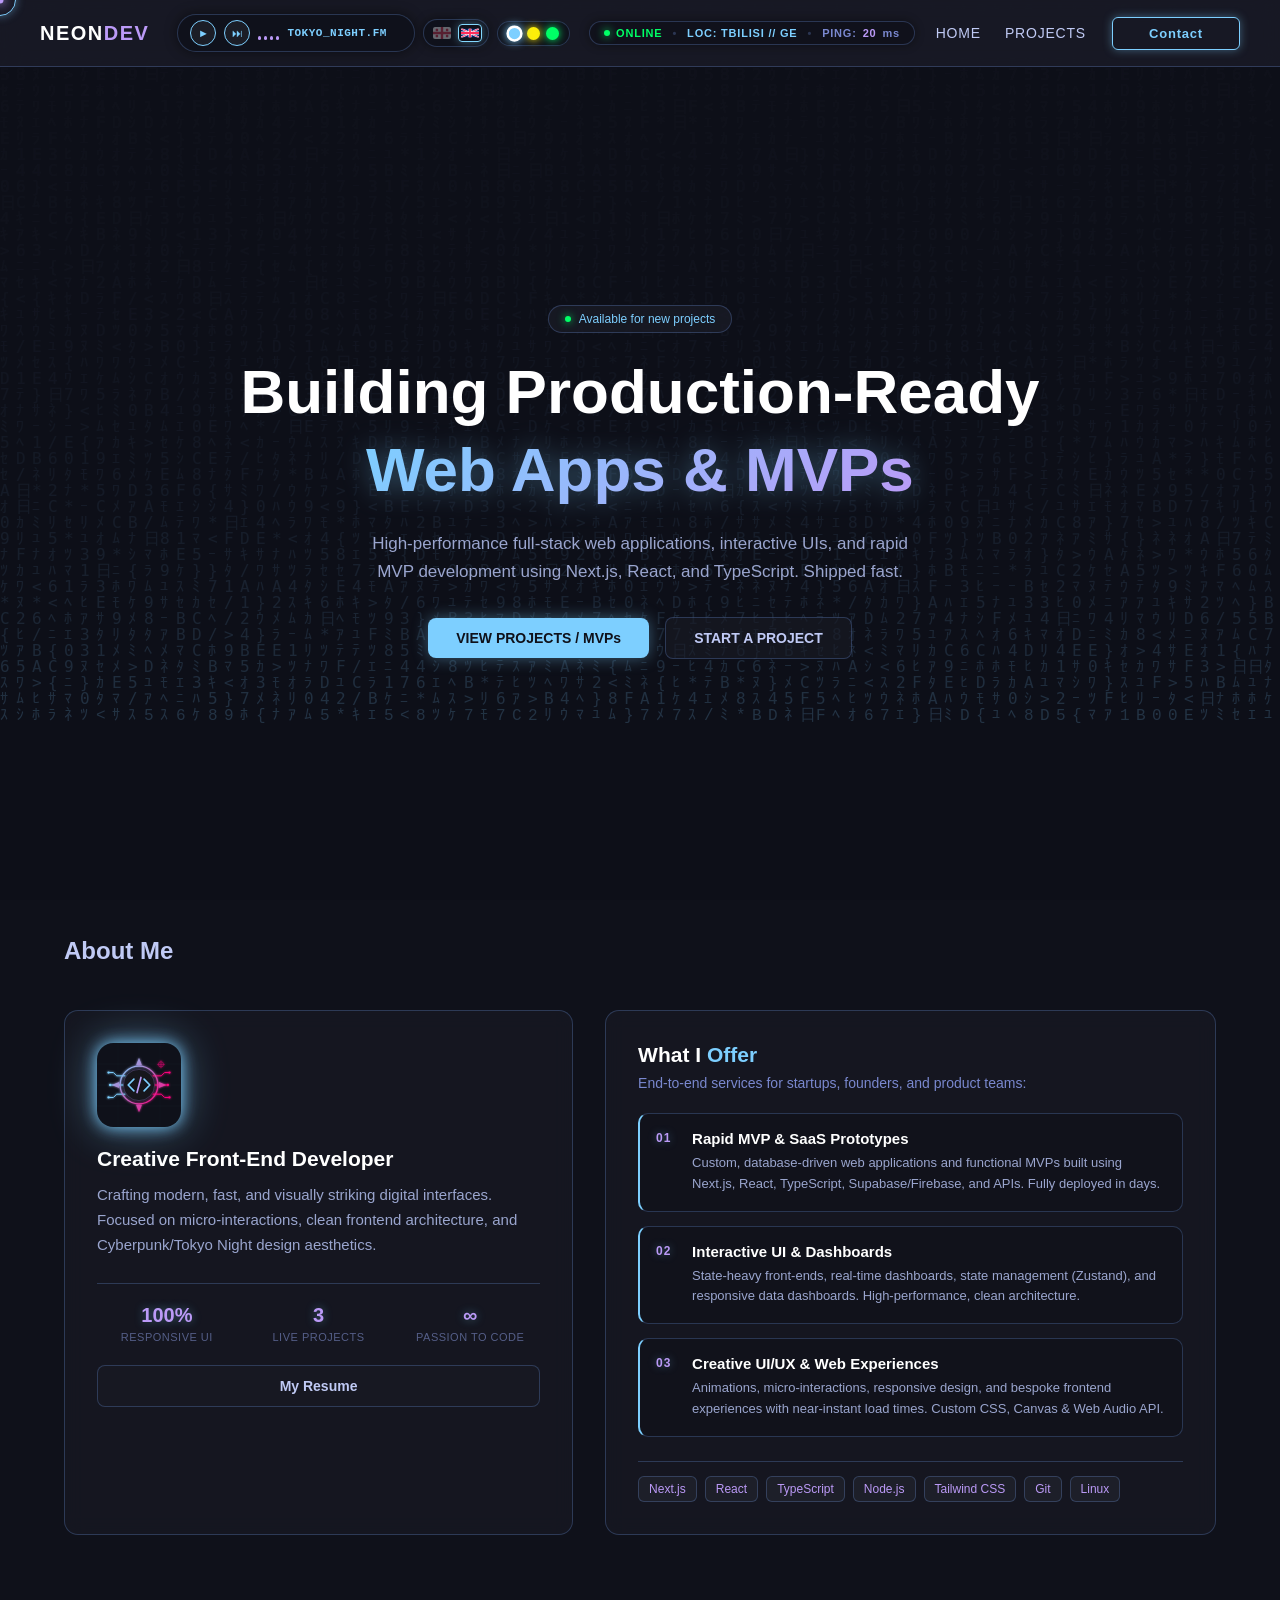
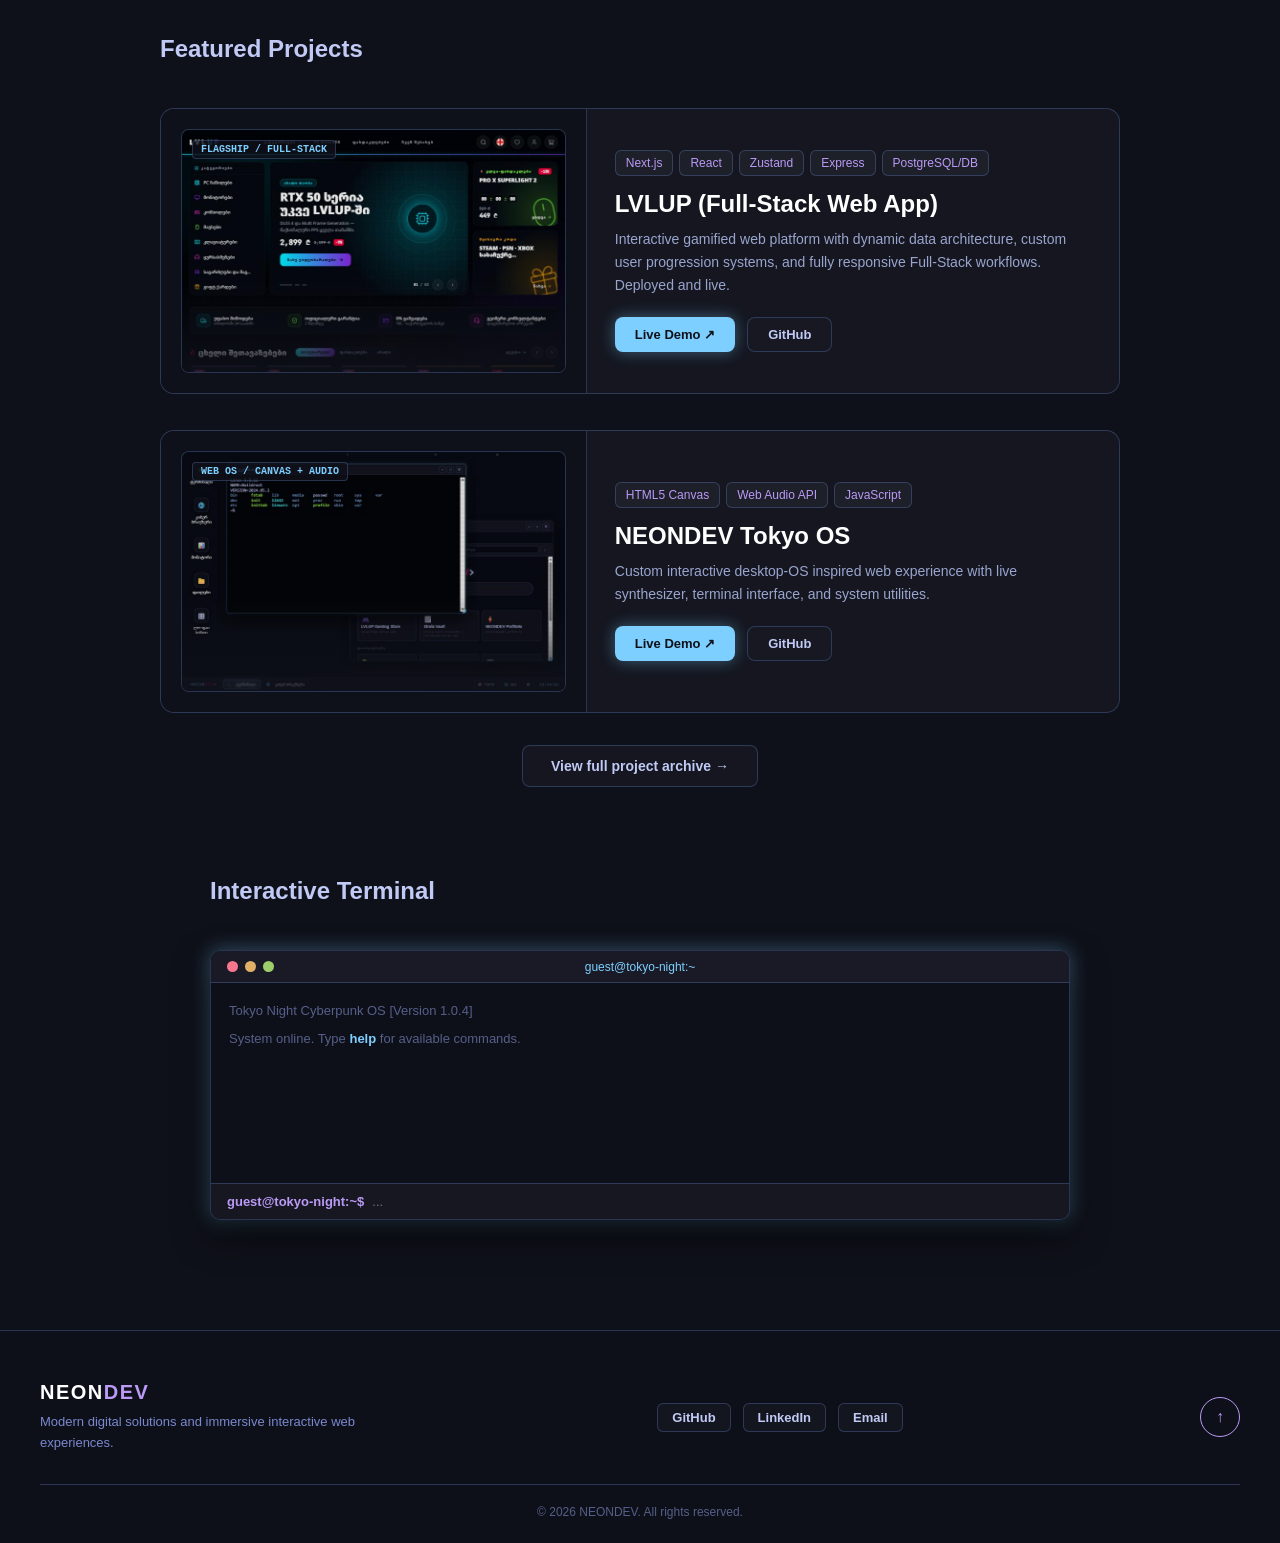
==== commit 40cb3acc: "linkedin" ====
--- a/index.html
+++ b/index.html
@@ -466,7 +466,7 @@
             >GitHub</a
           >
           <a
-            href="https://www.linkedin.com/in/beka-tsertsvadze-3347a1377/"
+            href="https://www.linkedin.com/in/beqa-tsertsvadze-a01b88383/"
             target="_blank"
             rel="noopener noreferrer"
             class="social-link"
